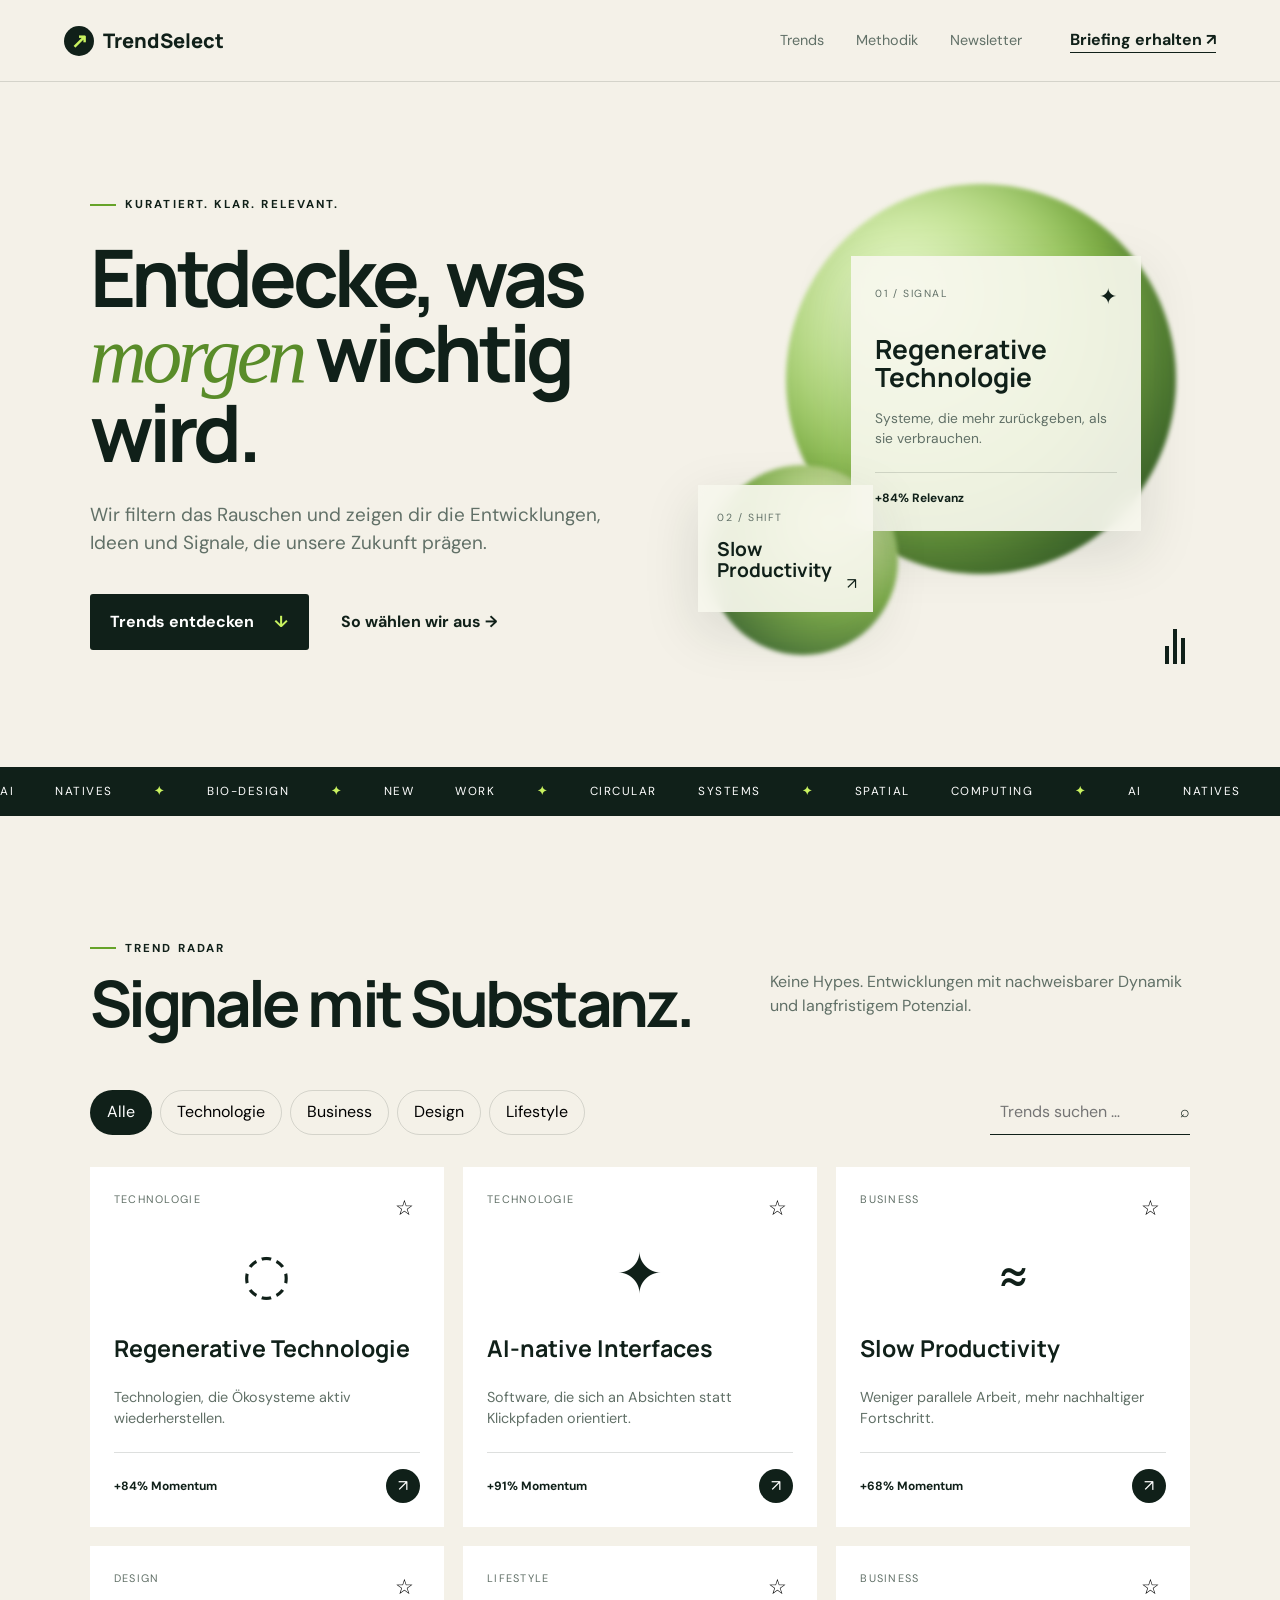
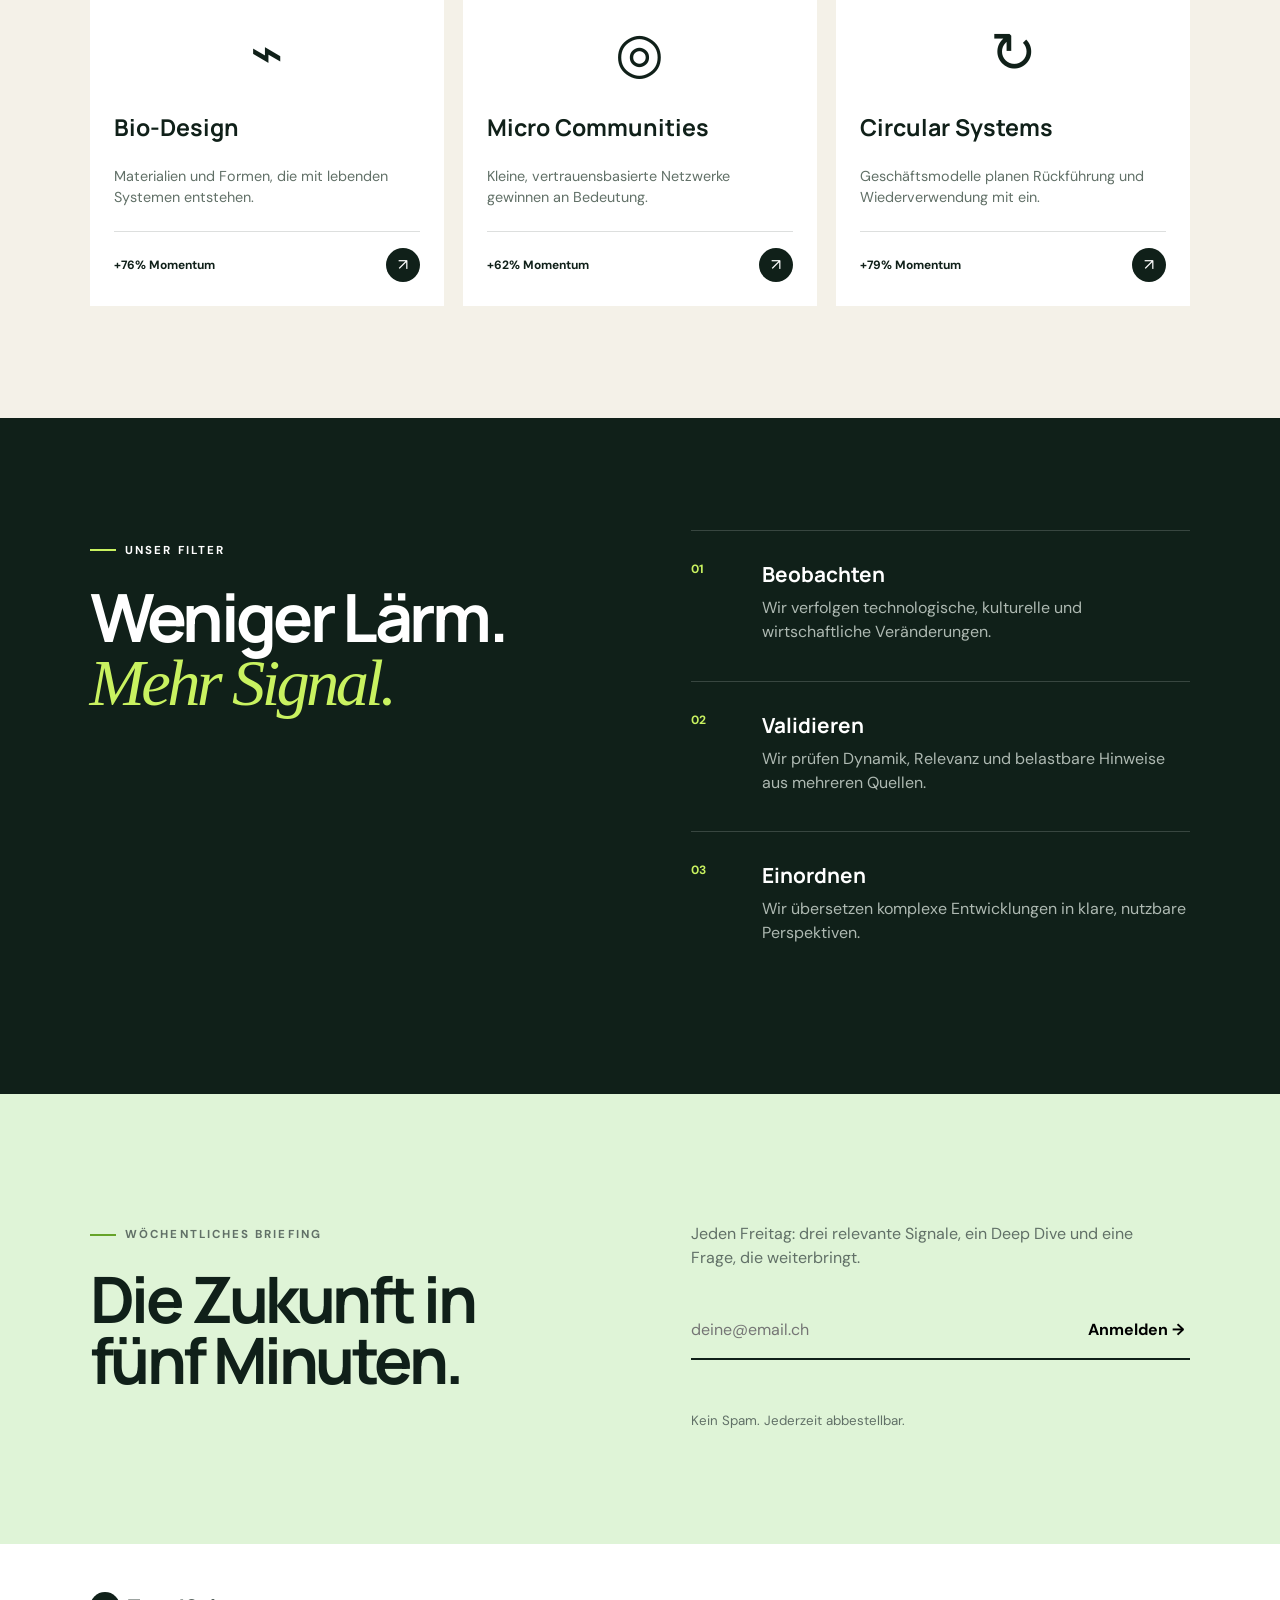
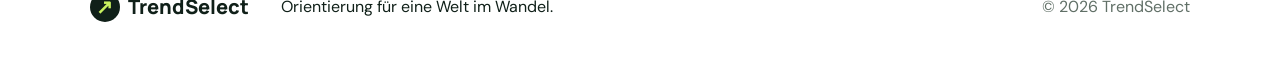
==== index.html @ 7f1ad3cb "Publish repaired TrendSelect website" ====
<!doctype html>
<html lang="de">
<head>
  <meta charset="utf-8">
  <meta name="viewport" content="width=device-width, initial-scale=1">
  <meta name="description" content="TrendSelect kuratiert relevante Trends aus Technologie, Business, Design und Lifestyle.">
  <meta name="theme-color" content="#101b16">
  <title>TrendSelect – Was morgen wichtig wird</title>
  <link rel="preconnect" href="https://fonts.googleapis.com">
  <link rel="preconnect" href="https://fonts.gstatic.com" crossorigin>
  <link href="https://fonts.googleapis.com/css2?family=DM+Sans:wght@400;500;600;700&family=Manrope:wght@600;700;800&display=swap" rel="stylesheet">
  <link rel="stylesheet" href="styles.css">
  <script src="app.js" defer></script>
</head>
<body>
  <a class="skip-link" href="#trends">Zum Inhalt springen</a>
  <header class="site-header">
    <a class="brand" href="#top" aria-label="TrendSelect Startseite"><span class="brand-mark" aria-hidden="true">↗</span>TrendSelect</a>
    <button class="menu-toggle" type="button" aria-expanded="false" aria-controls="main-nav"><span></span><span></span><span></span><span class="sr-only">Menü öffnen</span></button>
    <nav id="main-nav" aria-label="Hauptnavigation">
      <a href="#trends">Trends</a><a href="#methodik">Methodik</a><a href="#newsletter">Newsletter</a>
    </nav>
    <a class="header-cta" href="#newsletter">Briefing erhalten <span aria-hidden="true">↗</span></a>
  </header>

  <main id="top">
    <section class="hero" aria-labelledby="hero-title">
      <div class="hero-copy">
        <p class="eyebrow"><span></span> Kuratiert. Klar. Relevant.</p>
        <h1 id="hero-title">Entdecke, was<br><em>morgen</em> wichtig wird.</h1>
        <p class="hero-lead">Wir filtern das Rauschen und zeigen dir die Entwicklungen, Ideen und Signale, die unsere Zukunft prägen.</p>
        <div class="hero-actions"><a class="button primary" href="#trends">Trends entdecken <span>↓</span></a><a class="text-link" href="#methodik">So wählen wir aus <span>→</span></a></div>
      </div>
      <div class="hero-visual" aria-label="Visualisierung aktueller Trends">
        <div class="orb orb-one"></div><div class="orb orb-two"></div>
        <article class="signal-card featured"><span class="signal-index">01 / SIGNAL</span><span class="signal-icon">✦</span><h2>Regenerative<br>Technologie</h2><p>Systeme, die mehr zurückgeben, als sie verbrauchen.</p><span class="signal-score">+84% Relevanz</span></article>
        <article class="signal-card mini"><span>02 / SHIFT</span><strong>Slow<br>Productivity</strong><i>↗</i></article>
        <div class="pulse" aria-hidden="true"><span></span><span></span><span></span></div>
      </div>
    </section>

    <section class="ticker" aria-label="Trendthemen"><div>AI Natives <b>✦</b> Bio-Design <b>✦</b> New Work <b>✦</b> Circular Systems <b>✦</b> Spatial Computing <b>✦</b> AI Natives <b>✦</b> Bio-Design</div></section>

    <section class="trends-section" id="trends" aria-labelledby="trends-title">
      <div class="section-heading"><div><p class="eyebrow"><span></span> Trend Radar</p><h2 id="trends-title">Signale mit Substanz.</h2></div><p>Keine Hypes. Entwicklungen mit nachweisbarer Dynamik und langfristigem Potenzial.</p></div>
      <div class="toolbar">
        <div class="filters" role="group" aria-label="Trends filtern">
          <button class="filter active" data-filter="all" type="button">Alle</button><button class="filter" data-filter="Technologie" type="button">Technologie</button><button class="filter" data-filter="Business" type="button">Business</button><button class="filter" data-filter="Design" type="button">Design</button><button class="filter" data-filter="Lifestyle" type="button">Lifestyle</button>
        </div>
        <label class="search"><span class="sr-only">Trends durchsuchen</span><input id="search" type="search" placeholder="Trends suchen …"><span aria-hidden="true">⌕</span></label>
      </div>
      <div class="trend-grid" id="trend-grid" aria-live="polite"></div>
      <p class="empty-state" id="empty-state" hidden>Keine passenden Trends gefunden. Versuche einen anderen Suchbegriff.</p>
    </section>

    <section class="method" id="methodik" aria-labelledby="method-title">
      <div><p class="eyebrow light"><span></span> Unser Filter</p><h2 id="method-title">Weniger Lärm.<br><em>Mehr Signal.</em></h2></div>
      <ol><li><b>01</b><div><h3>Beobachten</h3><p>Wir verfolgen technologische, kulturelle und wirtschaftliche Veränderungen.</p></div></li><li><b>02</b><div><h3>Validieren</h3><p>Wir prüfen Dynamik, Relevanz und belastbare Hinweise aus mehreren Quellen.</p></div></li><li><b>03</b><div><h3>Einordnen</h3><p>Wir übersetzen komplexe Entwicklungen in klare, nutzbare Perspektiven.</p></div></li></ol>
    </section>

    <section class="newsletter" id="newsletter" aria-labelledby="newsletter-title">
      <div><p class="eyebrow"><span></span> Wöchentliches Briefing</p><h2 id="newsletter-title">Die Zukunft in<br>fünf Minuten.</h2></div>
      <div><p>Jeden Freitag: drei relevante Signale, ein Deep Dive und eine Frage, die weiterbringt.</p><form id="newsletter-form" novalidate><label class="sr-only" for="email">E-Mail-Adresse</label><input id="email" name="email" type="email" autocomplete="email" placeholder="deine@email.ch" required><button type="submit">Anmelden <span>→</span></button></form><p class="form-message" id="form-message" role="status"></p><small>Kein Spam. Jederzeit abbestellbar.</small></div>
    </section>
  </main>

  <footer><a class="brand" href="#top"><span class="brand-mark">↗</span>TrendSelect</a><p>Orientierung für eine Welt im Wandel.</p><p>© <span id="year"></span> TrendSelect</p></footer>

  <dialog id="trend-dialog"><button class="dialog-close" type="button" aria-label="Dialog schließen">×</button><p class="dialog-category"></p><h2></h2><p class="dialog-description"></p><div class="dialog-meta"></div><h3>Warum das wichtig ist</h3><p class="dialog-insight"></p></dialog>
</body>
</html>
---- styles.css ----
:root{--ink:#102019;--muted:#617067;--paper:#f4f1e8;--white:#fff;--lime:#c9f260;--mint:#dff4d7;--line:rgba(16,32,25,.14);--radius:22px}*{box-sizing:border-box}html{scroll-behavior:smooth}body{margin:0;background:var(--paper);color:var(--ink);font-family:"DM Sans",sans-serif;line-height:1.5}button,input{font:inherit}a{color:inherit;text-decoration:none}.sr-only{position:absolute;width:1px;height:1px;padding:0;margin:-1px;overflow:hidden;clip:rect(0,0,0,0);white-space:nowrap;border:0}.skip-link{position:fixed;z-index:99;left:1rem;top:-4rem;background:var(--ink);color:white;padding:.7rem 1rem}.skip-link:focus{top:1rem}.site-header{height:82px;display:flex;align-items:center;padding:0 clamp(1.2rem,5vw,5rem);border-bottom:1px solid var(--line);gap:3rem;position:relative;z-index:10}.brand{font-family:Manrope,sans-serif;font-size:1.25rem;font-weight:800;display:flex;align-items:center;gap:.55rem}.brand-mark{display:grid;place-items:center;background:var(--ink);color:var(--lime);border-radius:50%;width:30px;height:30px}.site-header nav{display:flex;gap:2rem;margin-left:auto}.site-header nav a{font-size:.9rem;color:var(--muted)}.site-header nav a:hover{color:var(--ink)}.header-cta{font-weight:700;border-bottom:1px solid}.menu-toggle{display:none;background:none;border:0;padding:.4rem}.hero{min-height:680px;padding:clamp(4rem,8vw,8rem) clamp(1.2rem,7vw,7.5rem);display:grid;grid-template-columns:1.05fr .95fr;gap:5vw;overflow:hidden}.eyebrow{text-transform:uppercase;letter-spacing:.18em;font-size:.72rem;font-weight:700;display:flex;align-items:center;gap:.6rem}.eyebrow span{width:26px;height:2px;background:#66a329}.hero h1,.section-heading h2,.method h2,.newsletter h2{font-family:Manrope,sans-serif;font-size:clamp(3rem,6.2vw,6.4rem);line-height:.95;letter-spacing:-.055em;margin:1.6rem 0 2rem}.hero h1 em,.method h2 em{font-family:Georgia,serif;font-weight:400;color:#598c29}.hero-lead{max-width:570px;font-size:1.18rem;color:var(--muted)}.hero-actions{display:flex;align-items:center;gap:2rem;margin-top:2.3rem}.button{padding:1rem 1.3rem;border-radius:3px;font-weight:700}.button.primary{background:var(--ink);color:white}.button span{margin-left:1rem;color:var(--lime)}.text-link{font-weight:700}.hero-visual{position:relative;min-height:480px}.orb{position:absolute;border-radius:50%;filter:blur(2px)}.orb-one{width:390px;height:390px;right:3%;top:0;background:radial-gradient(circle at 30% 28%,#f1ffd4,#91c44f 52%,#315f27);box-shadow:inset -35px -35px 70px rgba(8,35,18,.35)}.orb-two{width:190px;height:190px;left:2%;bottom:2%;background:radial-gradient(circle at 65% 30%,#eef8c0,#7eac4c 52%,#244a2a)}.signal-card{position:absolute;z-index:2;background:rgba(247,247,237,.92);backdrop-filter:blur(10px);box-shadow:0 18px 55px rgba(24,49,28,.13)}.featured{width:290px;right:10%;top:15%;padding:1.5rem}.signal-index,.mini span{font-size:.65rem;letter-spacing:.15em;color:var(--muted)}.signal-icon{float:right;font-size:1.4rem}.featured h2{font-family:Manrope;font-size:1.65rem;line-height:1.05;margin:2rem 0 1rem}.featured p{font-size:.86rem;color:var(--muted)}.signal-score{display:block;border-top:1px solid var(--line);margin-top:1.4rem;padding-top:1rem;font-size:.75rem;font-weight:700}.mini{left:0;bottom:11%;padding:1.2rem;width:175px}.mini strong{display:block;font-family:Manrope;font-size:1.2rem;line-height:1.1;margin:.7rem 0}.mini i{position:absolute;right:1rem;bottom:1rem}.pulse{position:absolute;right:1%;bottom:0;display:flex;align-items:flex-end;gap:4px}.pulse span{display:block;width:4px;background:var(--ink)}.pulse span:nth-child(1){height:18px}.pulse span:nth-child(2){height:35px}.pulse span:nth-child(3){height:26px}.ticker{background:var(--ink);color:white;overflow:hidden;white-space:nowrap;padding:1rem 0}.ticker div{width:max-content;word-spacing:2.3rem;animation:ticker 28s linear infinite;text-transform:uppercase;font-size:.73rem;letter-spacing:.13em}.ticker b{color:var(--lime)}@keyframes ticker{to{transform:translateX(-50%)}}.trends-section{padding:7rem clamp(1.2rem,7vw,7.5rem)}.section-heading{display:flex;align-items:end;justify-content:space-between;gap:3rem}.section-heading h2{font-size:clamp(2.6rem,5vw,5rem);margin:1rem 0 0}.section-heading>p{color:var(--muted);max-width:420px}.toolbar{display:flex;justify-content:space-between;gap:1rem;margin:3.5rem 0 2rem}.filters{display:flex;flex-wrap:wrap;gap:.5rem}.filter{border:1px solid var(--line);background:transparent;border-radius:30px;padding:.6rem 1rem;cursor:pointer}.filter:hover,.filter.active{background:var(--ink);color:white}.search{display:flex;border-bottom:1px solid var(--ink);align-items:center}.search input{border:0;background:none;outline:0;padding:.6rem;width:190px}.trend-grid{display:grid;grid-template-columns:repeat(3,1fr);gap:1.2rem}.trend-card{background:white;min-height:360px;padding:1.5rem;display:flex;flex-direction:column;position:relative;transition:transform .25s,box-shadow .25s}.trend-card:hover{transform:translateY(-5px);box-shadow:0 20px 45px rgba(30,52,37,.09)}.card-top{display:flex;justify-content:space-between}.tag{font-size:.68rem;text-transform:uppercase;letter-spacing:.12em;color:var(--muted)}.save{border:0;background:none;cursor:pointer;font-size:1.3rem}.save.active{color:#609425}.trend-symbol{font-size:3.5rem;margin:auto 0;text-align:center}.trend-card h3{font:700 1.45rem Manrope;margin:.5rem 0}.trend-card p{font-size:.9rem;color:var(--muted)}.card-bottom{display:flex;align-items:center;justify-content:space-between;margin-top:auto;border-top:1px solid var(--line);padding-top:1rem}.momentum{font-size:.75rem;font-weight:700}.open-card{border:0;background:var(--ink);color:white;width:34px;height:34px;border-radius:50%;cursor:pointer}.empty-state{text-align:center;padding:3rem;color:var(--muted)}.method{background:var(--ink);color:white;padding:7rem clamp(1.2rem,7vw,7.5rem);display:grid;grid-template-columns:1fr 1fr;gap:8vw}.eyebrow.light span{background:var(--lime)}.method h2{font-size:clamp(3rem,5.2vw,5.4rem)}.method h2 em{color:var(--lime)}.method ol{list-style:none;padding:0;margin:0}.method li{display:grid;grid-template-columns:55px 1fr;gap:1rem;border-top:1px solid rgba(255,255,255,.17);padding:1.8rem 0}.method li>b{color:var(--lime);font-size:.75rem}.method h3{margin:0;font:700 1.3rem Manrope}.method li p{color:#aeb9b2;margin:.5rem 0}.newsletter{padding:7rem clamp(1.2rem,7vw,7.5rem);display:grid;grid-template-columns:1fr 1fr;gap:8vw;align-items:center;background:var(--mint)}.newsletter h2{font-size:clamp(3rem,5vw,5.2rem)}.newsletter>div>p{color:var(--muted);max-width:480px}.newsletter form{display:flex;margin-top:2rem;border-bottom:2px solid var(--ink)}.newsletter input{flex:1;background:none;border:0;outline:0;padding:1rem 0;min-width:0}.newsletter button{border:0;background:none;font-weight:700;cursor:pointer}.form-message{min-height:1.5em;font-size:.85rem}.newsletter small{color:var(--muted)}footer{padding:2.2rem clamp(1.2rem,7vw,7.5rem);display:flex;align-items:center;gap:2rem;background:white}footer p:nth-last-child(1){margin-left:auto;color:var(--muted)}dialog{border:0;max-width:560px;width:calc(100% - 2rem);padding:2.5rem;background:var(--paper);color:var(--ink);box-shadow:0 30px 100px rgba(0,0,0,.35)}dialog::backdrop{background:rgba(10,25,17,.72);backdrop-filter:blur(4px)}.dialog-close{position:absolute;right:1rem;top:.6rem;border:0;background:none;font-size:2rem;cursor:pointer}.dialog-category{color:#609425;text-transform:uppercase;letter-spacing:.13em;font-size:.7rem;font-weight:700}dialog h2{font:700 2.4rem Manrope;margin:.8rem 0}dialog h3{font-family:Manrope;margin-top:2rem}.dialog-meta{display:flex;gap:1rem;margin:1.5rem 0;padding:1rem 0;border-block:1px solid var(--line);font-size:.8rem;font-weight:700}.dialog-meta span{flex:1}.dialog-description,.dialog-insight{color:var(--muted)}@media(max-width:850px){.site-header{height:70px}.header-cta{display:none}.menu-toggle{display:grid;gap:4px;margin-left:auto}.menu-toggle span:not(.sr-only){display:block;width:24px;height:2px;background:var(--ink)}.site-header nav{display:none;position:absolute;left:0;right:0;top:70px;background:var(--paper);padding:1.5rem;box-shadow:0 15px 20px rgba(0,0,0,.08);flex-direction:column}.site-header nav.open{display:flex}.hero{grid-template-columns:1fr;padding-top:4rem}.hero-visual{min-height:450px}.section-heading,.toolbar{align-items:flex-start;flex-direction:column}.trend-grid{grid-template-columns:repeat(2,1fr)}.method,.newsletter{grid-template-columns:1fr}.method{gap:2rem}}@media(max-width:560px){.hero h1{font-size:3.1rem}.hero-visual{min-height:390px}.orb-one{width:300px;height:300px}.featured{right:0;width:240px}.mini{bottom:2%}.trend-grid{grid-template-columns:1fr}.search{width:100%}.search input{width:100%}footer{align-items:flex-start;flex-direction:column}footer p{margin:0!important}}@media(prefers-reduced-motion:reduce){html{scroll-behavior:auto}.ticker div{animation:none}.trend-card{transition:none}}
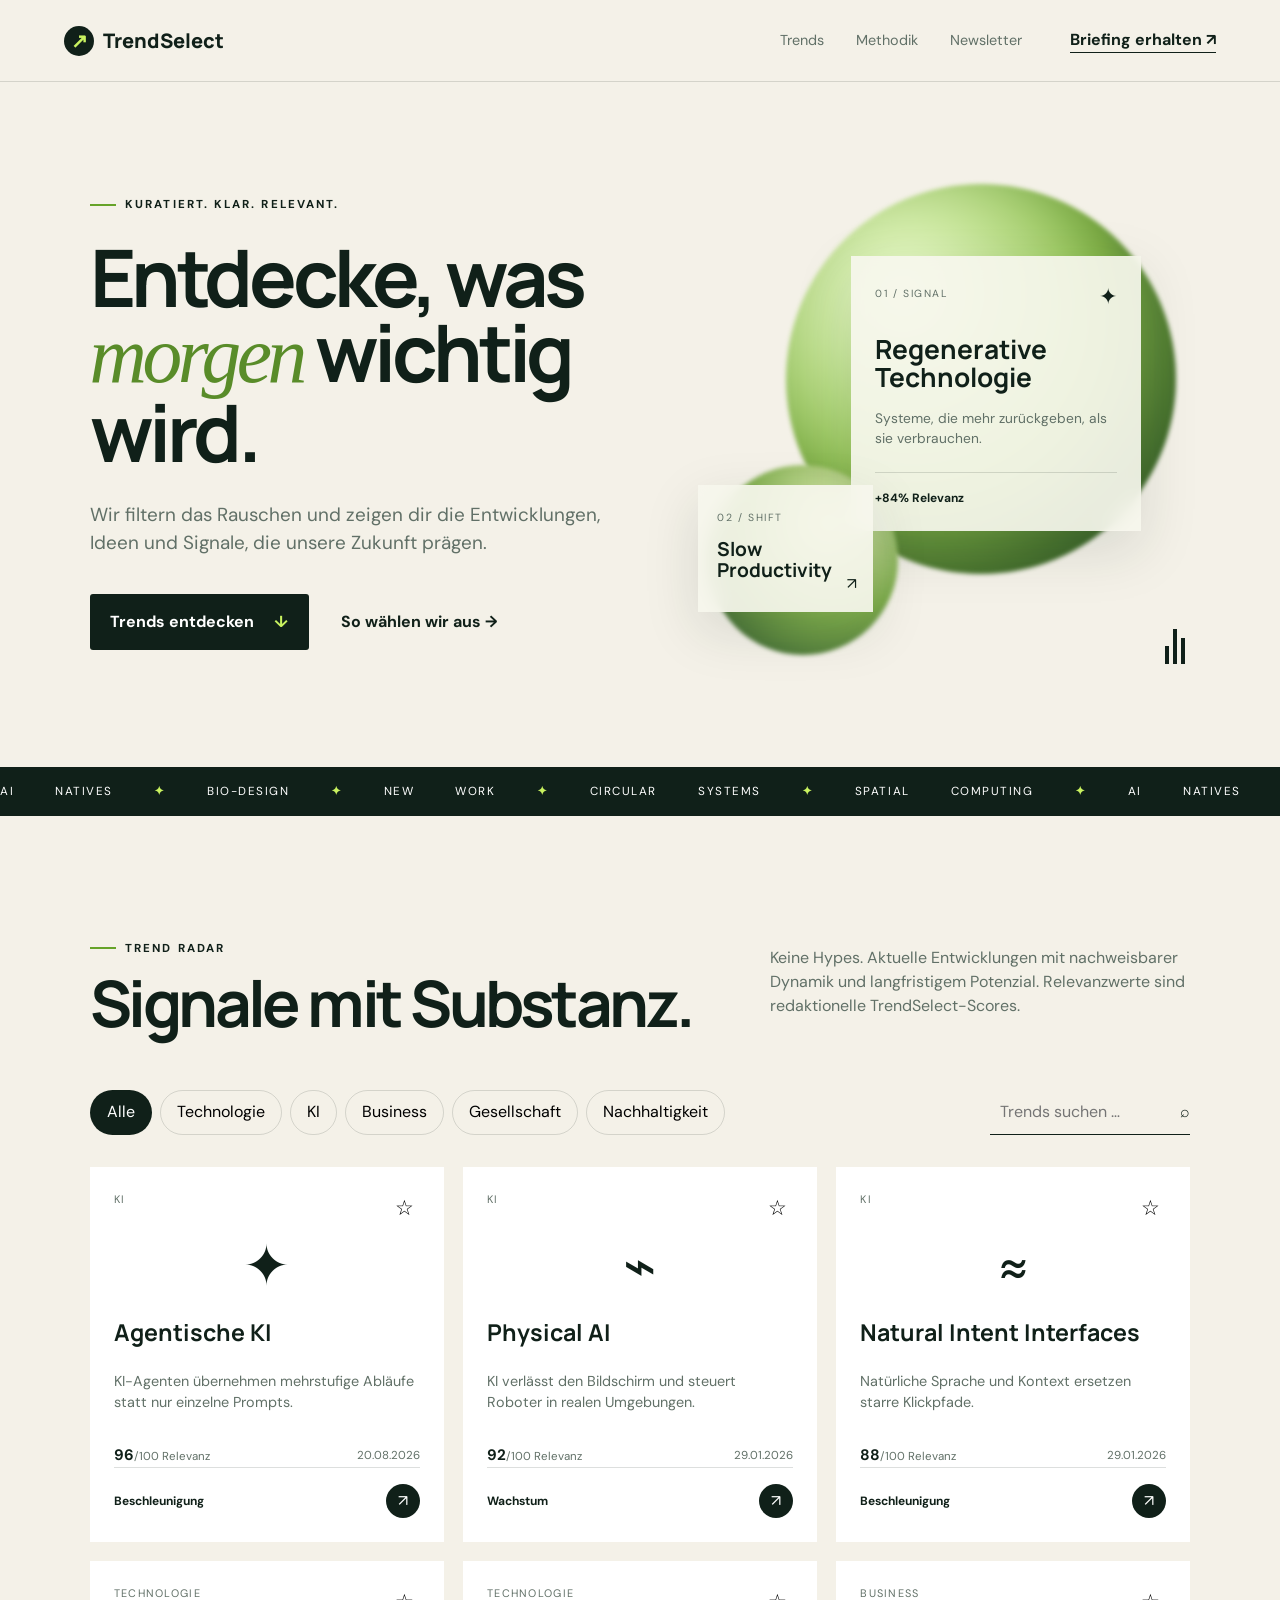
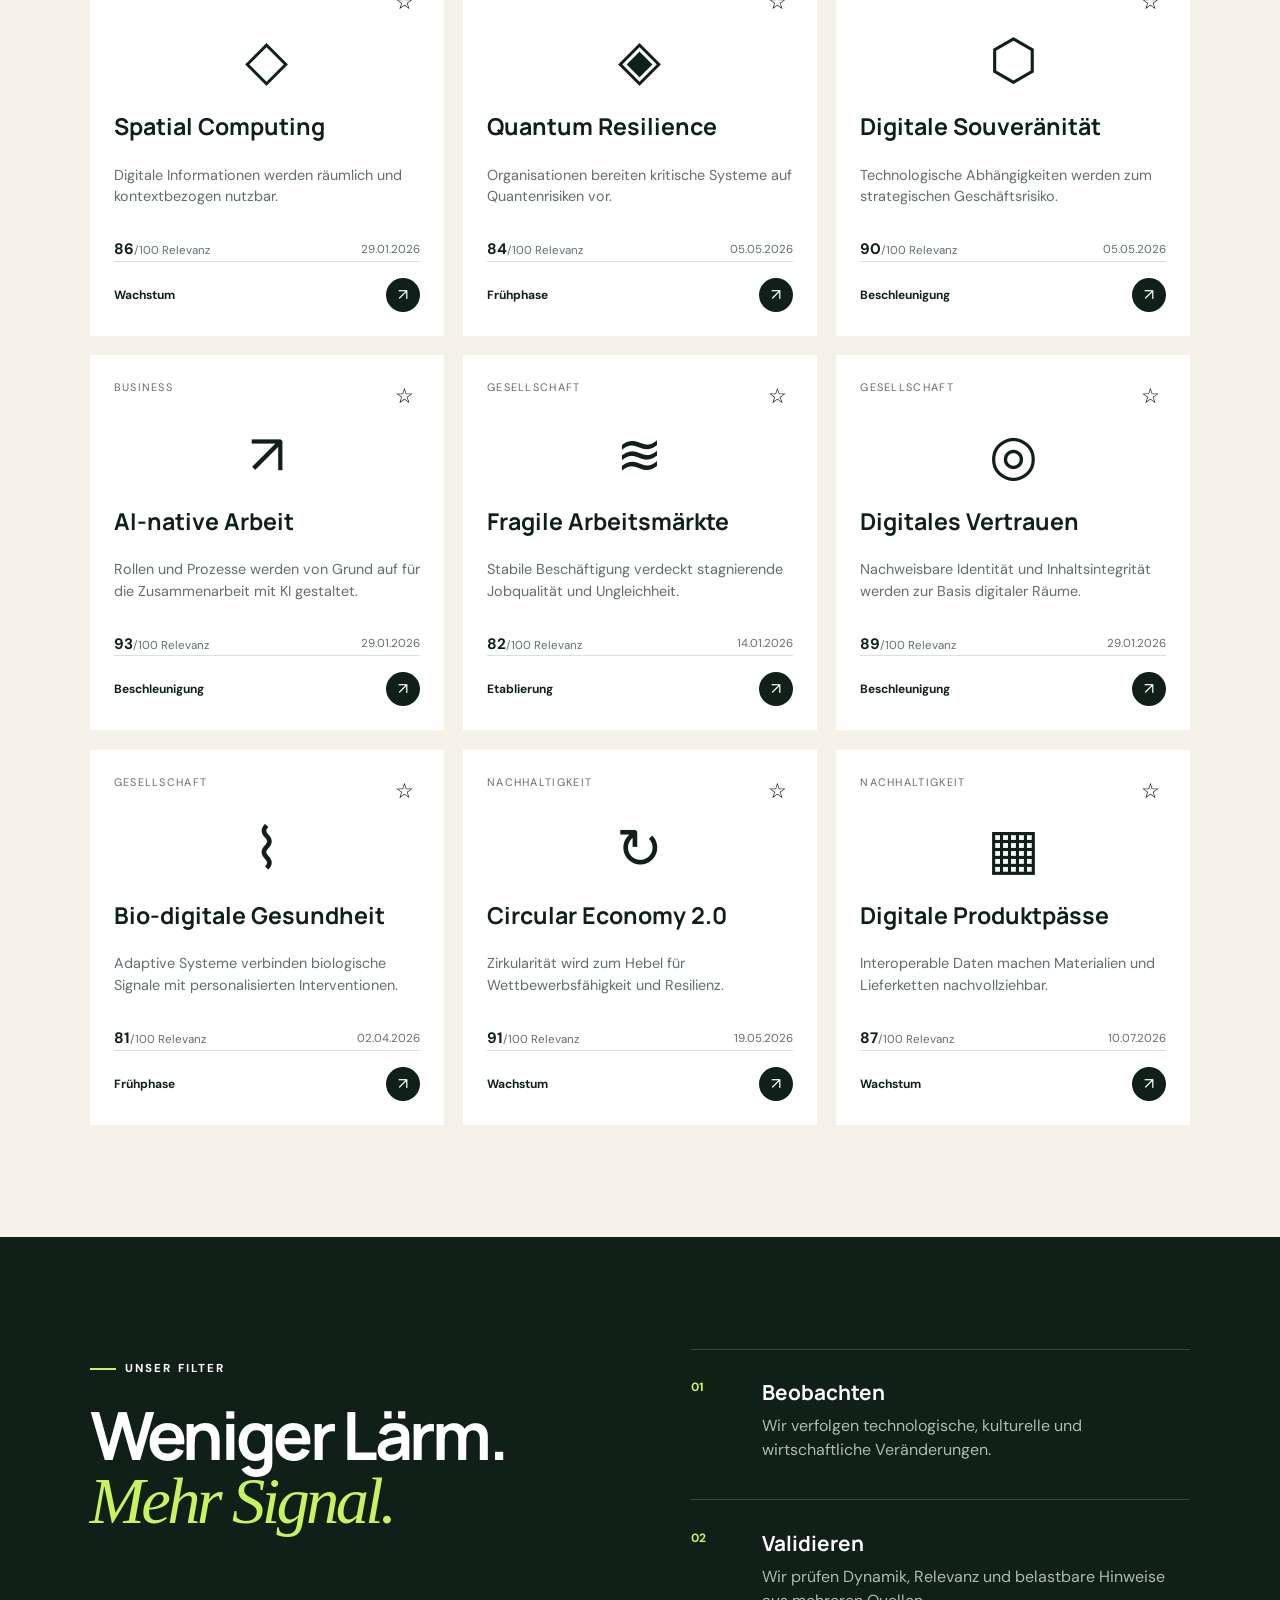
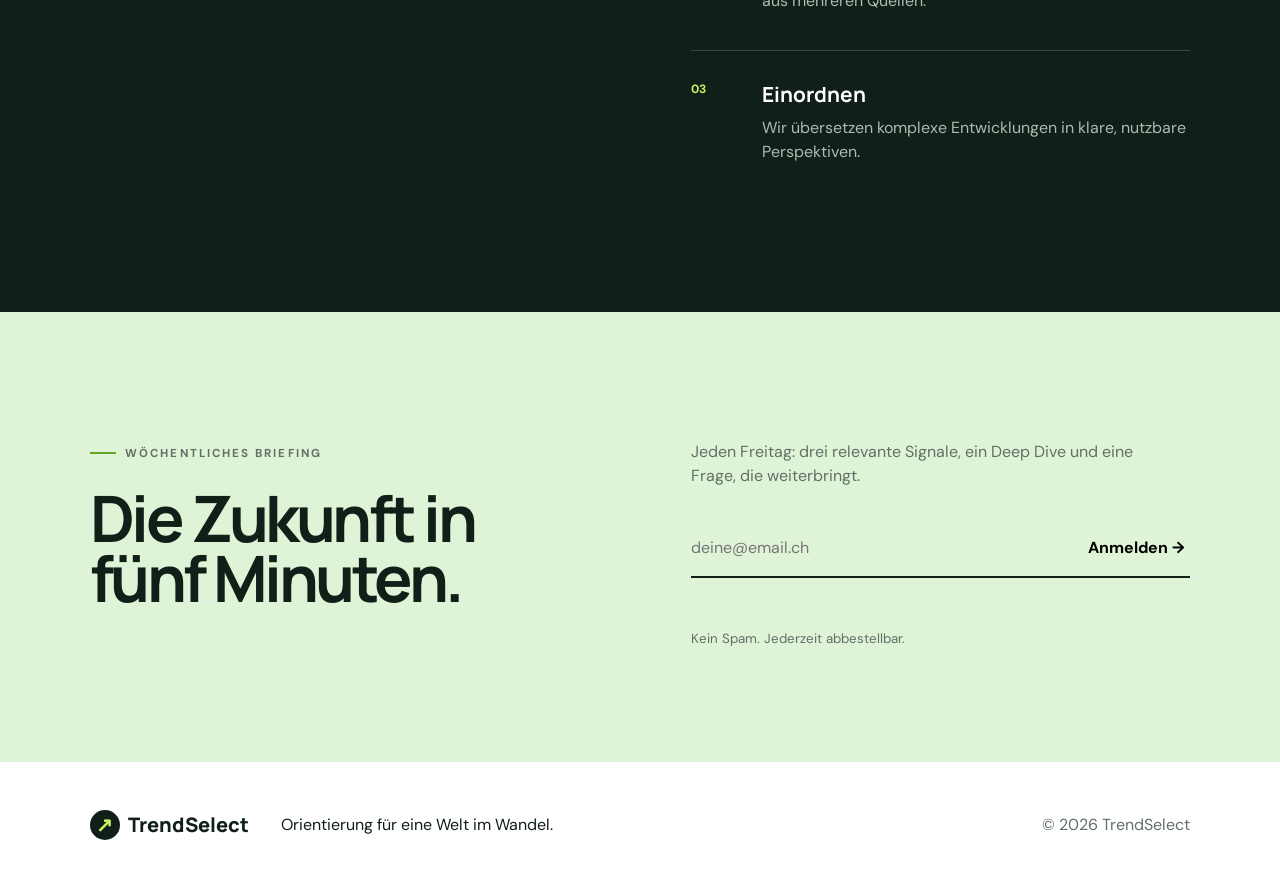
==== commit 803c4e57: "Add current trend radar for 2026" ====
--- a/index.html
+++ b/index.html
@@ -10,6 +10,7 @@
   <link rel="preconnect" href="https://fonts.gstatic.com" crossorigin>
   <link href="https://fonts.googleapis.com/css2?family=DM+Sans:wght@400;500;600;700&family=Manrope:wght@600;700;800&display=swap" rel="stylesheet">
   <link rel="stylesheet" href="styles.css">
+  <link rel="stylesheet" href="enhancements.css">
   <script src="app.js" defer></script>
 </head>
 <body>
@@ -42,10 +43,10 @@
     <section class="ticker" aria-label="Trendthemen"><div>AI Natives <b>✦</b> Bio-Design <b>✦</b> New Work <b>✦</b> Circular Systems <b>✦</b> Spatial Computing <b>✦</b> AI Natives <b>✦</b> Bio-Design</div></section>
 
     <section class="trends-section" id="trends" aria-labelledby="trends-title">
-      <div class="section-heading"><div><p class="eyebrow"><span></span> Trend Radar</p><h2 id="trends-title">Signale mit Substanz.</h2></div><p>Keine Hypes. Entwicklungen mit nachweisbarer Dynamik und langfristigem Potenzial.</p></div>
+      <div class="section-heading"><div><p class="eyebrow"><span></span> Trend Radar</p><h2 id="trends-title">Signale mit Substanz.</h2></div><p>Keine Hypes. Aktuelle Entwicklungen mit nachweisbarer Dynamik und langfristigem Potenzial. Relevanzwerte sind redaktionelle TrendSelect-Scores.</p></div>
       <div class="toolbar">
         <div class="filters" role="group" aria-label="Trends filtern">
-          <button class="filter active" data-filter="all" type="button">Alle</button><button class="filter" data-filter="Technologie" type="button">Technologie</button><button class="filter" data-filter="Business" type="button">Business</button><button class="filter" data-filter="Design" type="button">Design</button><button class="filter" data-filter="Lifestyle" type="button">Lifestyle</button>
+          <button class="filter active" data-filter="all" type="button">Alle</button><button class="filter" data-filter="Technologie" type="button">Technologie</button><button class="filter" data-filter="KI" type="button">KI</button><button class="filter" data-filter="Business" type="button">Business</button><button class="filter" data-filter="Gesellschaft" type="button">Gesellschaft</button><button class="filter" data-filter="Nachhaltigkeit" type="button">Nachhaltigkeit</button>
         </div>
         <label class="search"><span class="sr-only">Trends durchsuchen</span><input id="search" type="search" placeholder="Trends suchen …"><span aria-hidden="true">⌕</span></label>
       </div>
@@ -66,6 +67,6 @@
 
   <footer><a class="brand" href="#top"><span class="brand-mark">↗</span>TrendSelect</a><p>Orientierung für eine Welt im Wandel.</p><p>© <span id="year"></span> TrendSelect</p></footer>
 
-  <dialog id="trend-dialog"><button class="dialog-close" type="button" aria-label="Dialog schließen">×</button><p class="dialog-category"></p><h2></h2><p class="dialog-description"></p><div class="dialog-meta"></div><h3>Warum das wichtig ist</h3><p class="dialog-insight"></p></dialog>
+  <dialog id="trend-dialog"><button class="dialog-close" type="button" aria-label="Dialog schließen">×</button><p class="dialog-category"></p><h2></h2><p class="dialog-description"></p><div class="dialog-meta"></div><h3>Warum das wichtig ist</h3><p class="dialog-insight"></p><a class="dialog-source" target="_blank" rel="noopener noreferrer">Quelle öffnen <span aria-hidden="true">↗</span></a></dialog>
 </body>
 </html>
--- a/enhancements.css
+++ b/enhancements.css
@@ -0,0 +1,28 @@
+.trend-facts {
+  align-items: center;
+  color: var(--muted);
+  display: flex;
+  font-size: .72rem;
+  gap: 1rem;
+  justify-content: space-between;
+  margin-top: 1rem;
+}
+
+.trend-facts b {
+  color: var(--ink);
+  font-size: .95rem;
+}
+
+.dialog-source {
+  align-items: center;
+  border-bottom: 1px solid var(--ink);
+  display: inline-flex;
+  font-size: .86rem;
+  font-weight: 700;
+  gap: .5rem;
+  margin-top: 1.25rem;
+}
+
+.dialog-source:hover { color: #598c29; }
+.dialog-meta { flex-wrap: wrap; }
+.dialog-meta span { min-width: 95px; }
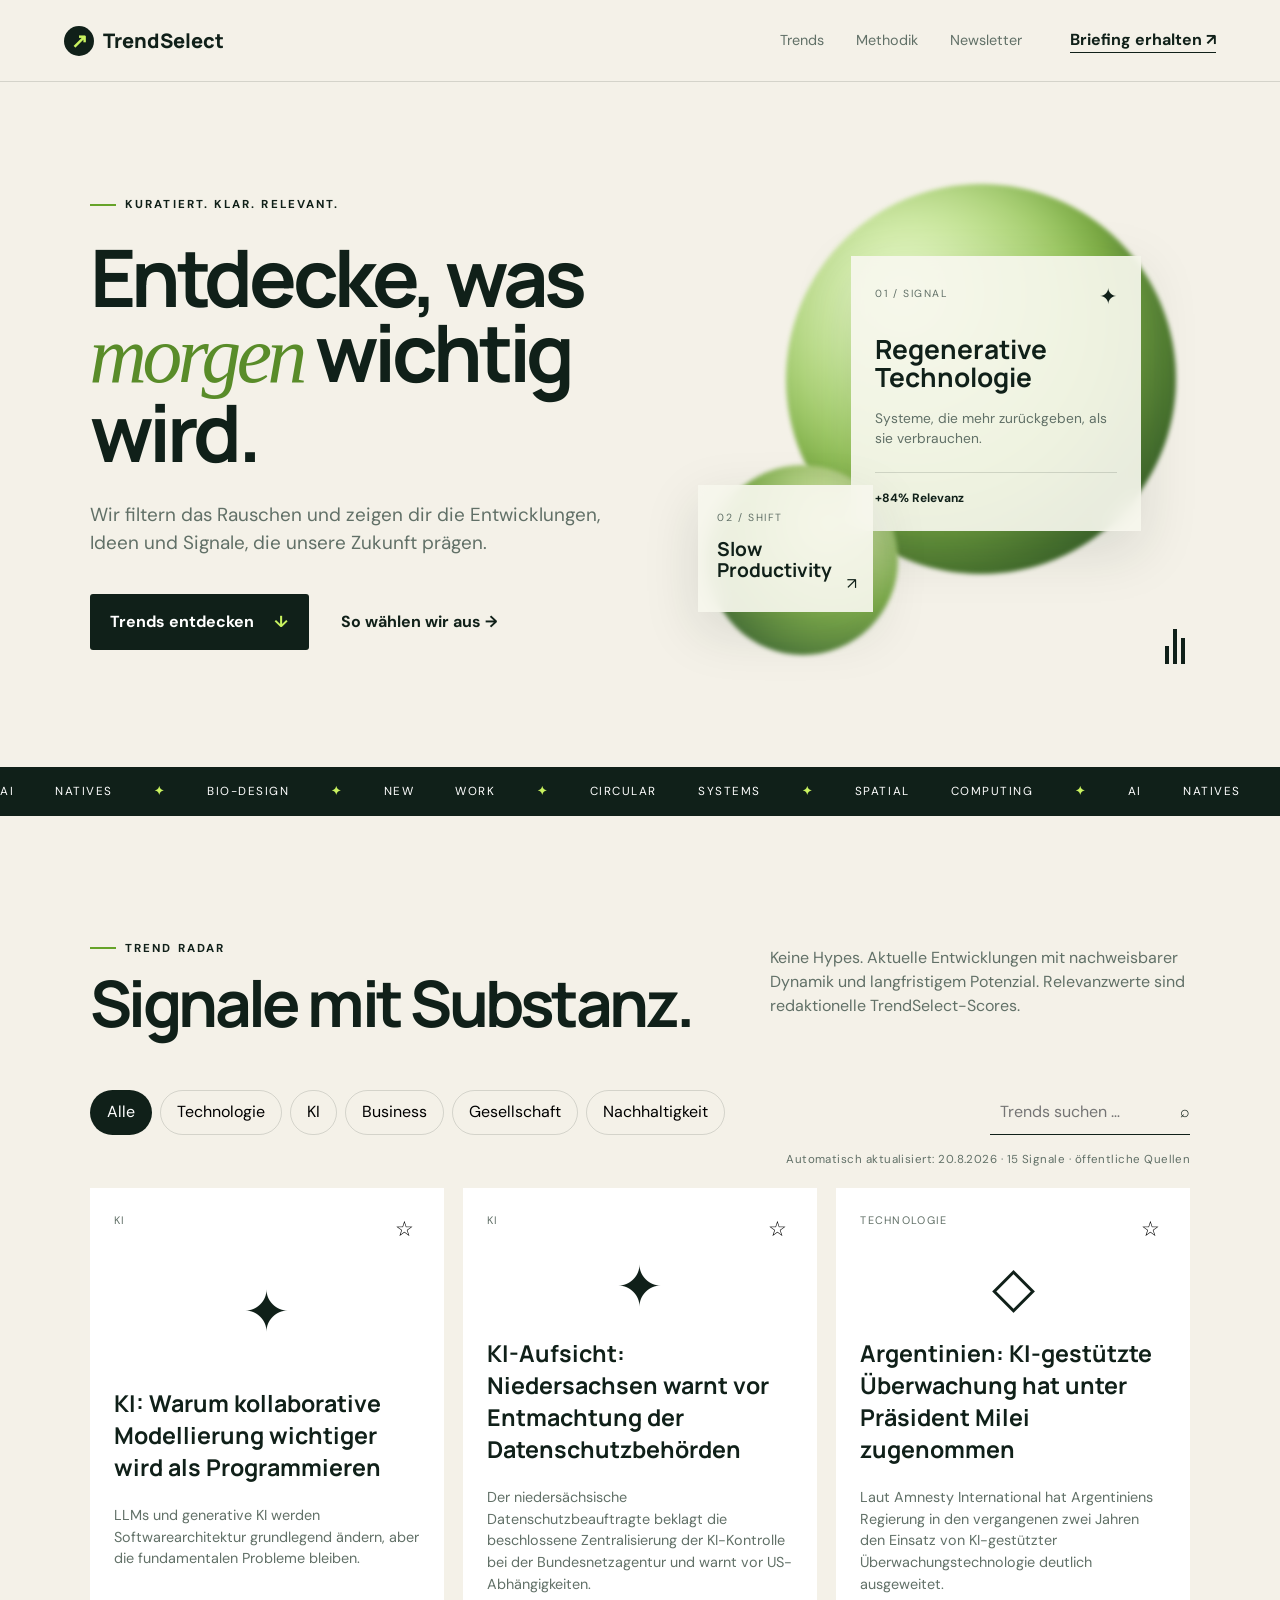
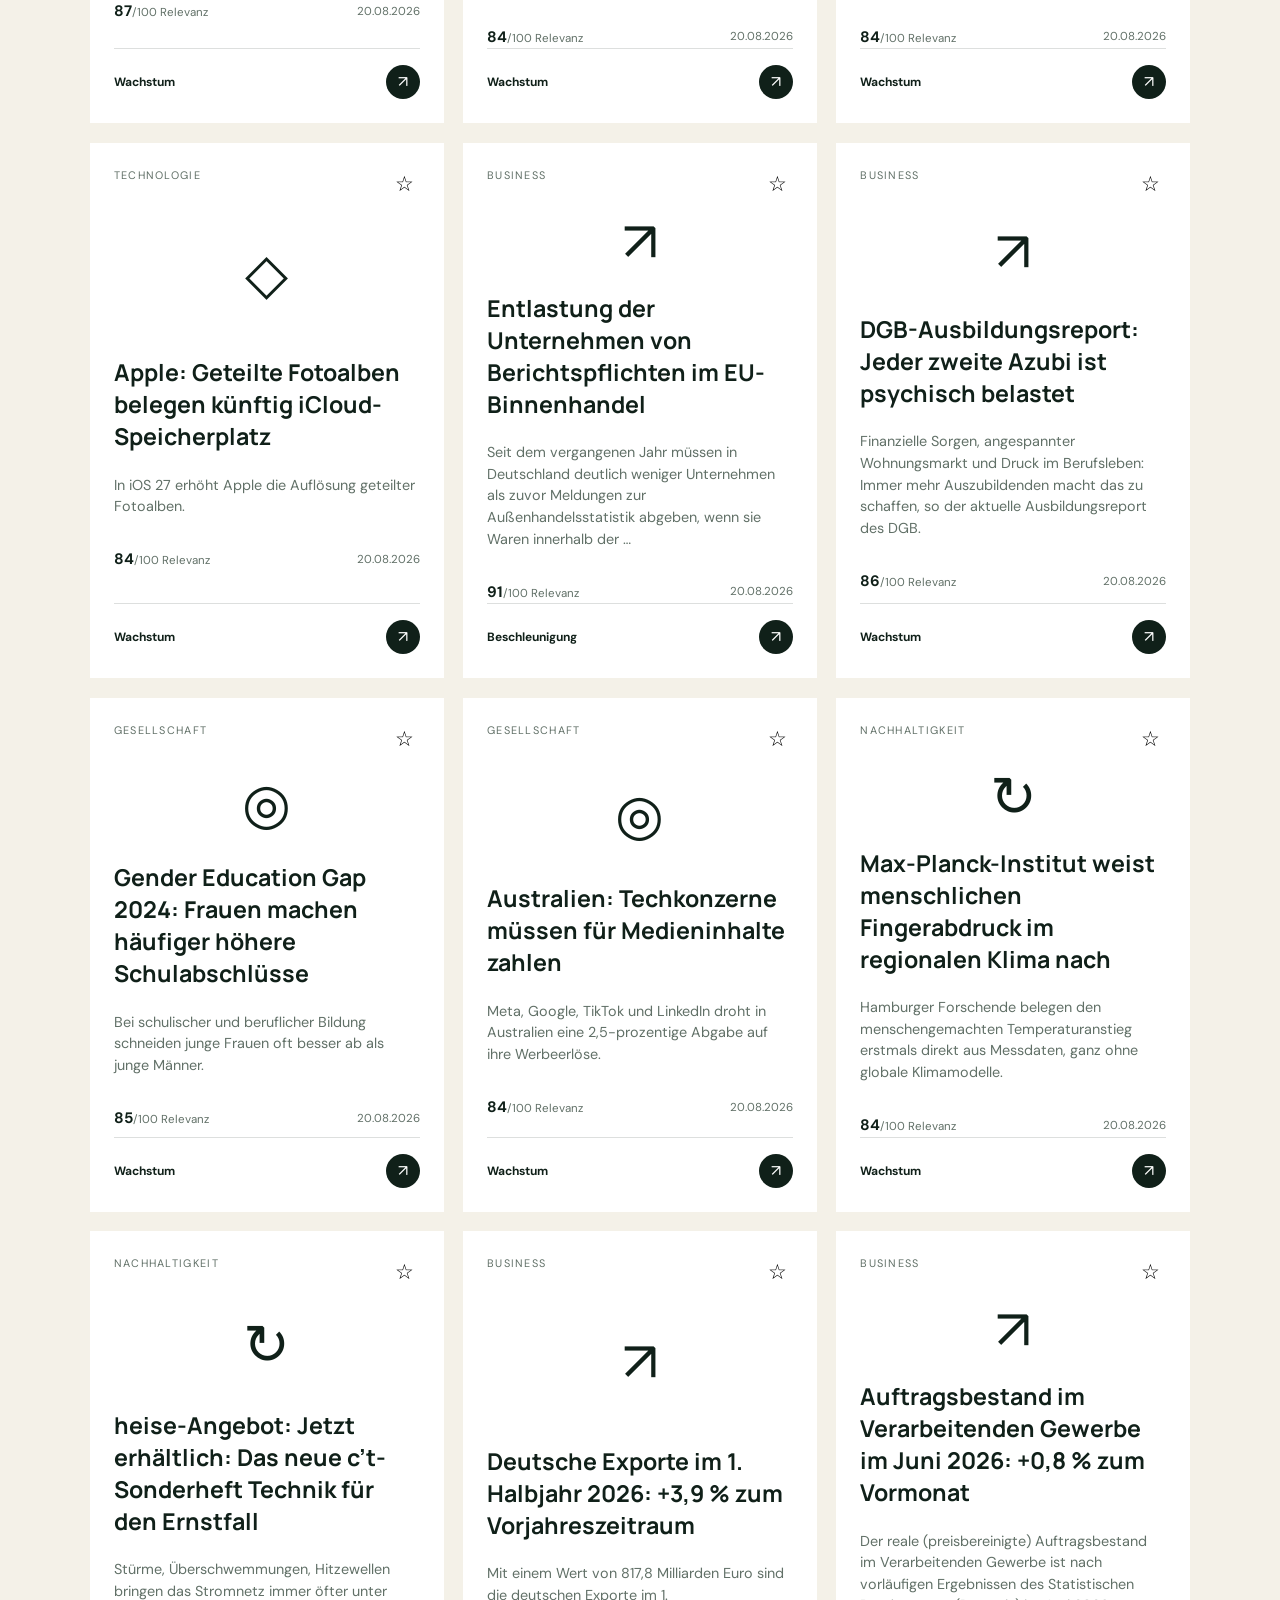
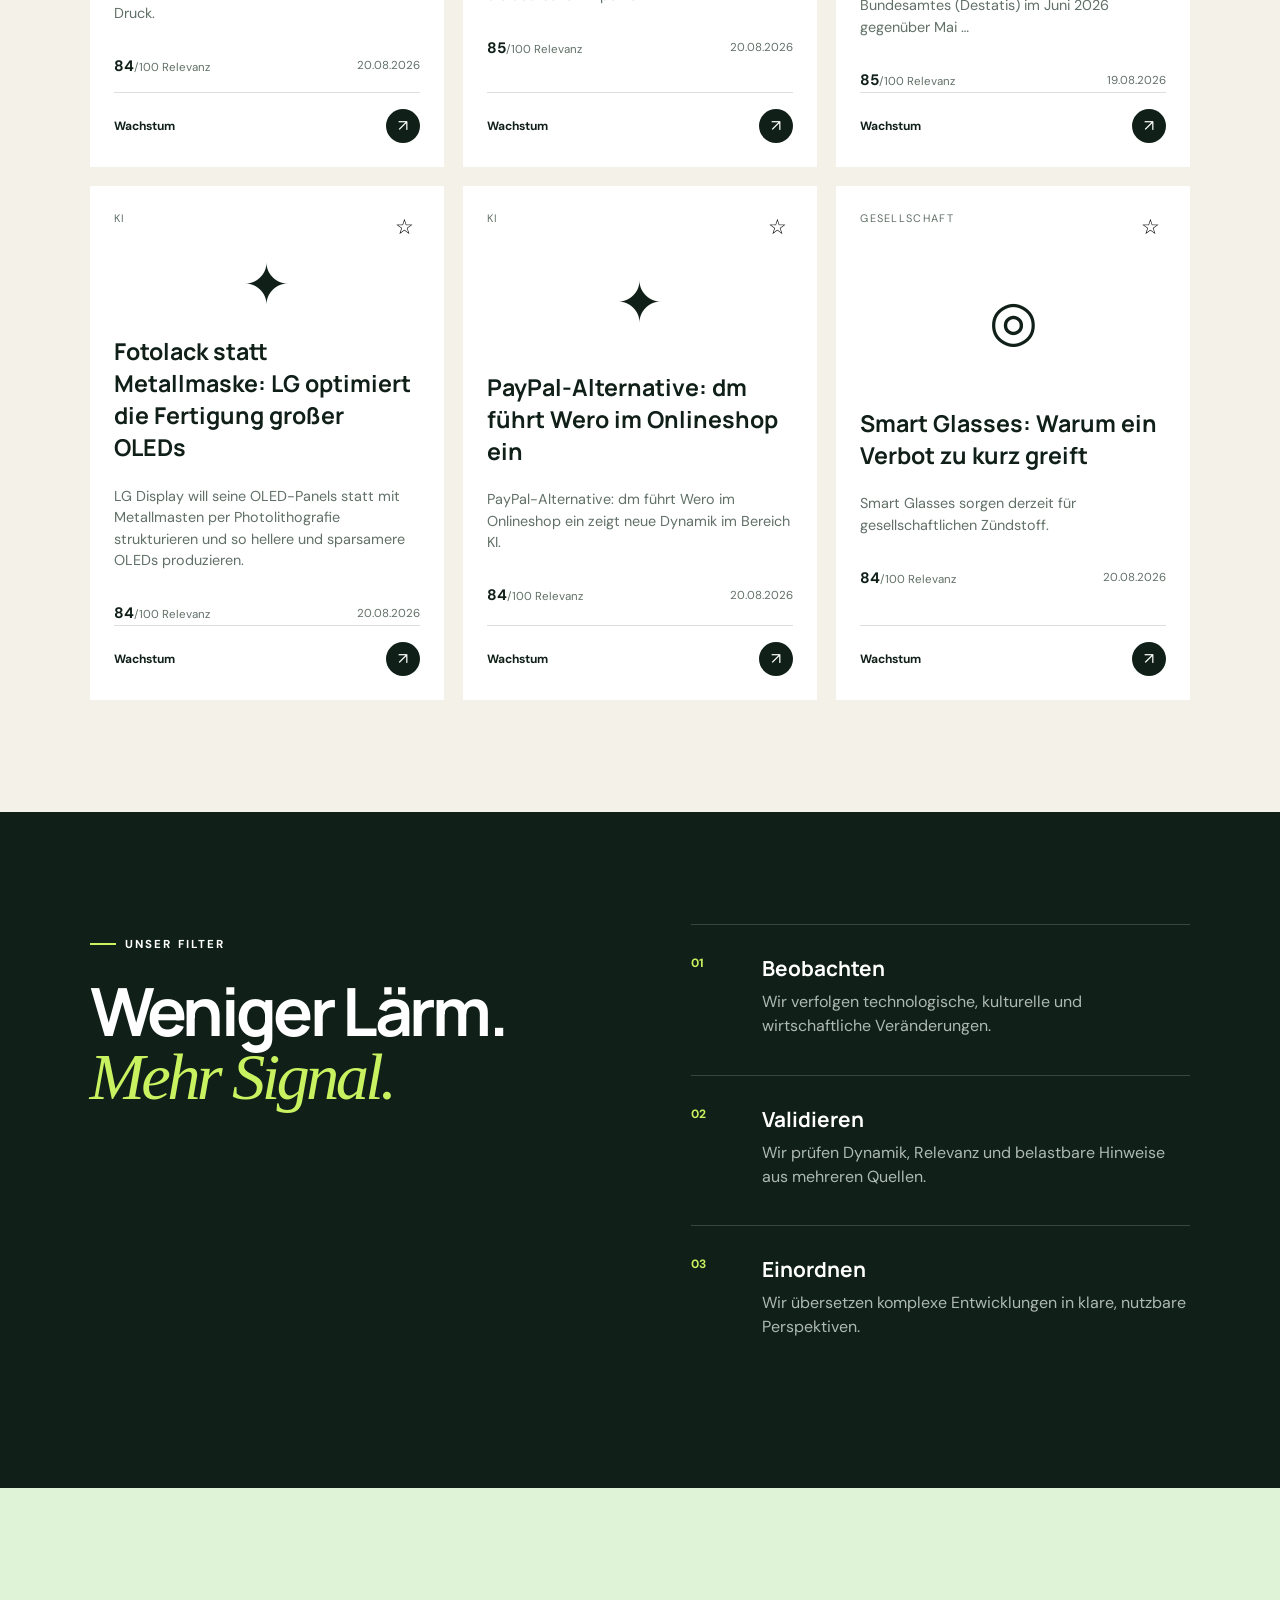
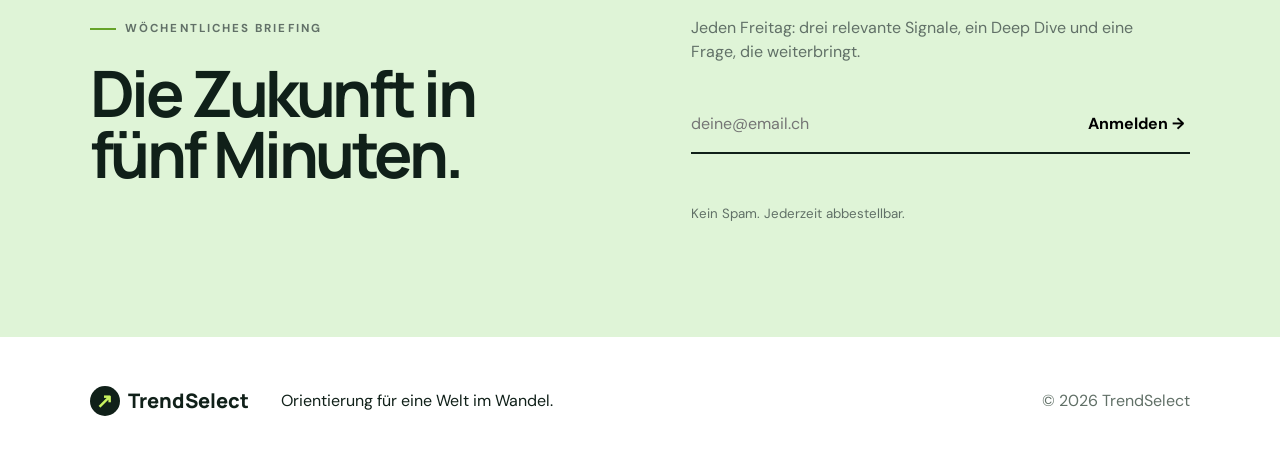
==== commit 4200f437: "Automate trend updates with public feeds" ====
--- a/index.html
+++ b/index.html
@@ -50,6 +50,7 @@
         </div>
         <label class="search"><span class="sr-only">Trends durchsuchen</span><input id="search" type="search" placeholder="Trends suchen …"><span aria-hidden="true">⌕</span></label>
       </div>
+      <p class="data-status" id="data-status">Redaktioneller Datenstand: 20.08.2026</p>
       <div class="trend-grid" id="trend-grid" aria-live="polite"></div>
       <p class="empty-state" id="empty-state" hidden>Keine passenden Trends gefunden. Versuche einen anderen Suchbegriff.</p>
     </section>
--- a/enhancements.css
+++ b/enhancements.css
@@ -26,3 +26,15 @@
 .dialog-source:hover { color: #598c29; }
 .dialog-meta { flex-wrap: wrap; }
 .dialog-meta span { min-width: 95px; }
+
+.data-status {
+  color: var(--muted);
+  font-size: .72rem;
+  letter-spacing: .04em;
+  margin: -1rem 0 1.2rem;
+  text-align: right;
+}
+
+@media (max-width: 850px) {
+  .data-status { text-align: left; }
+}
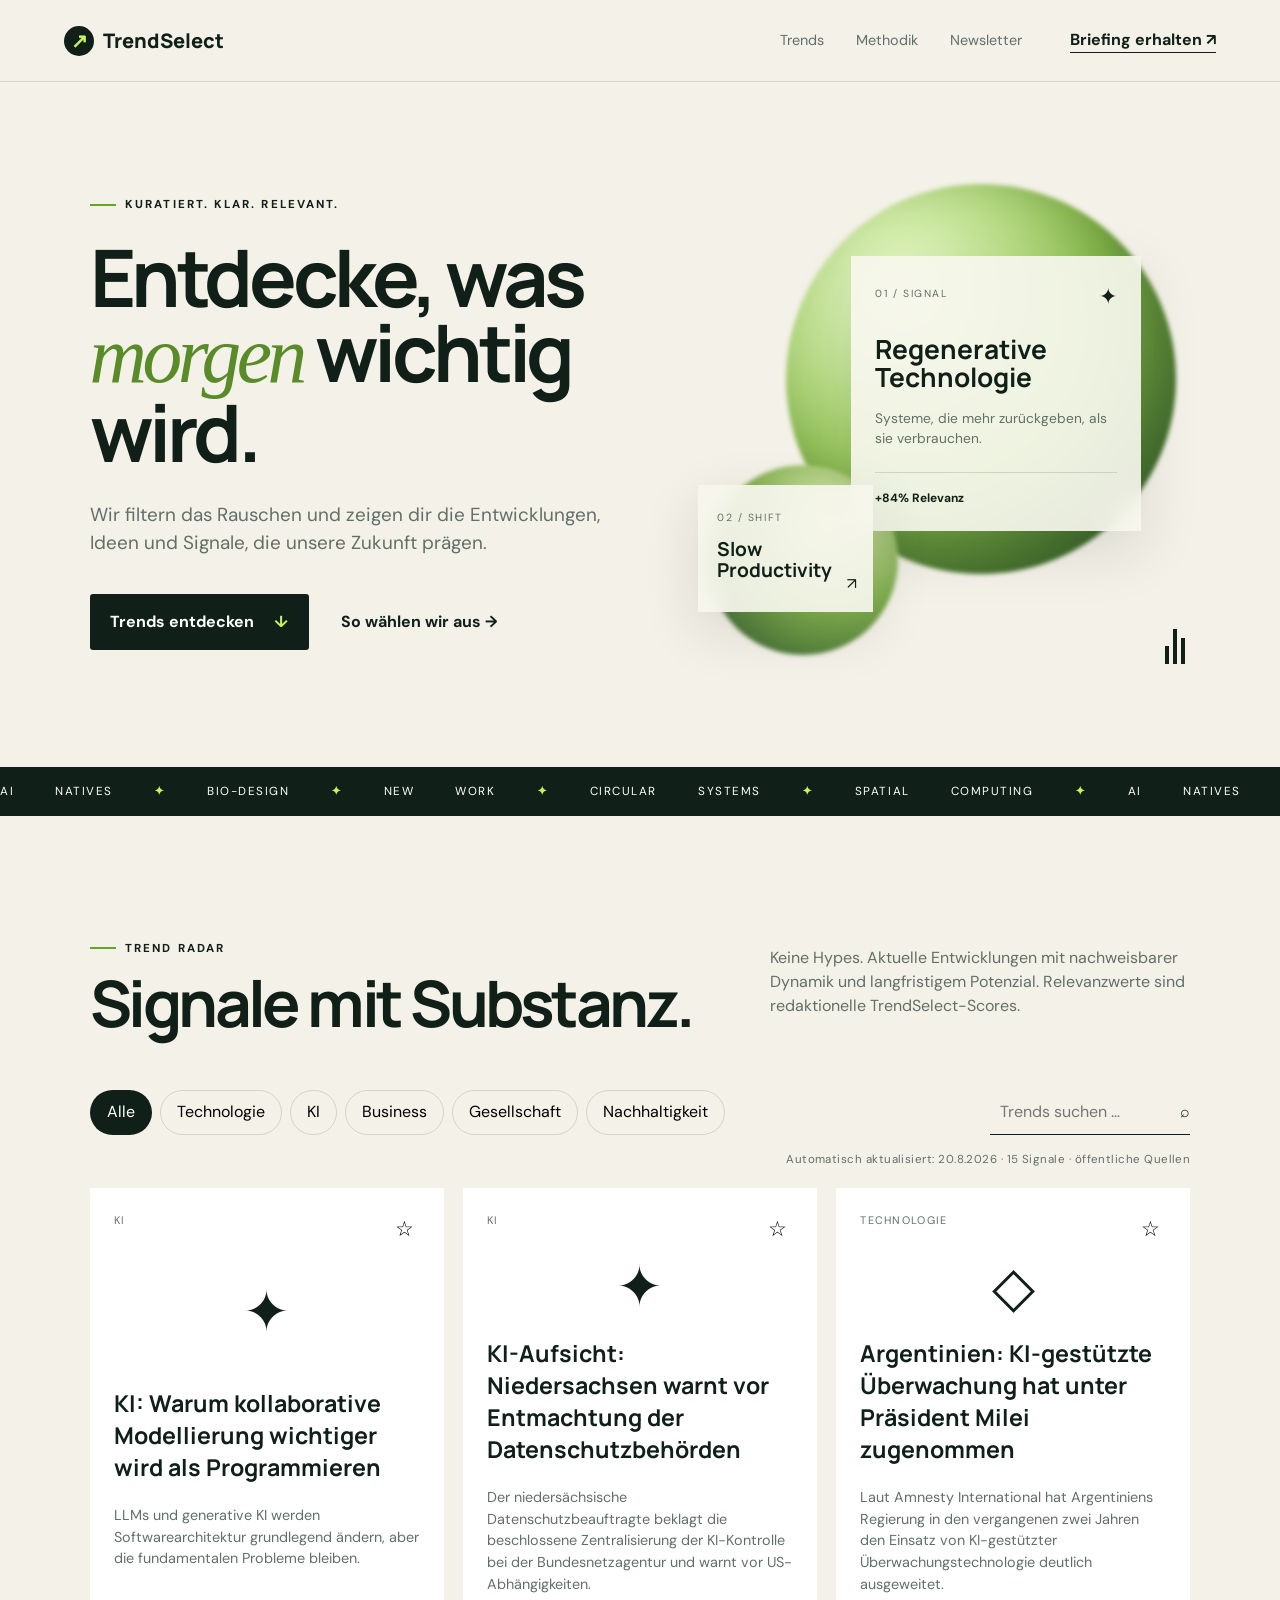
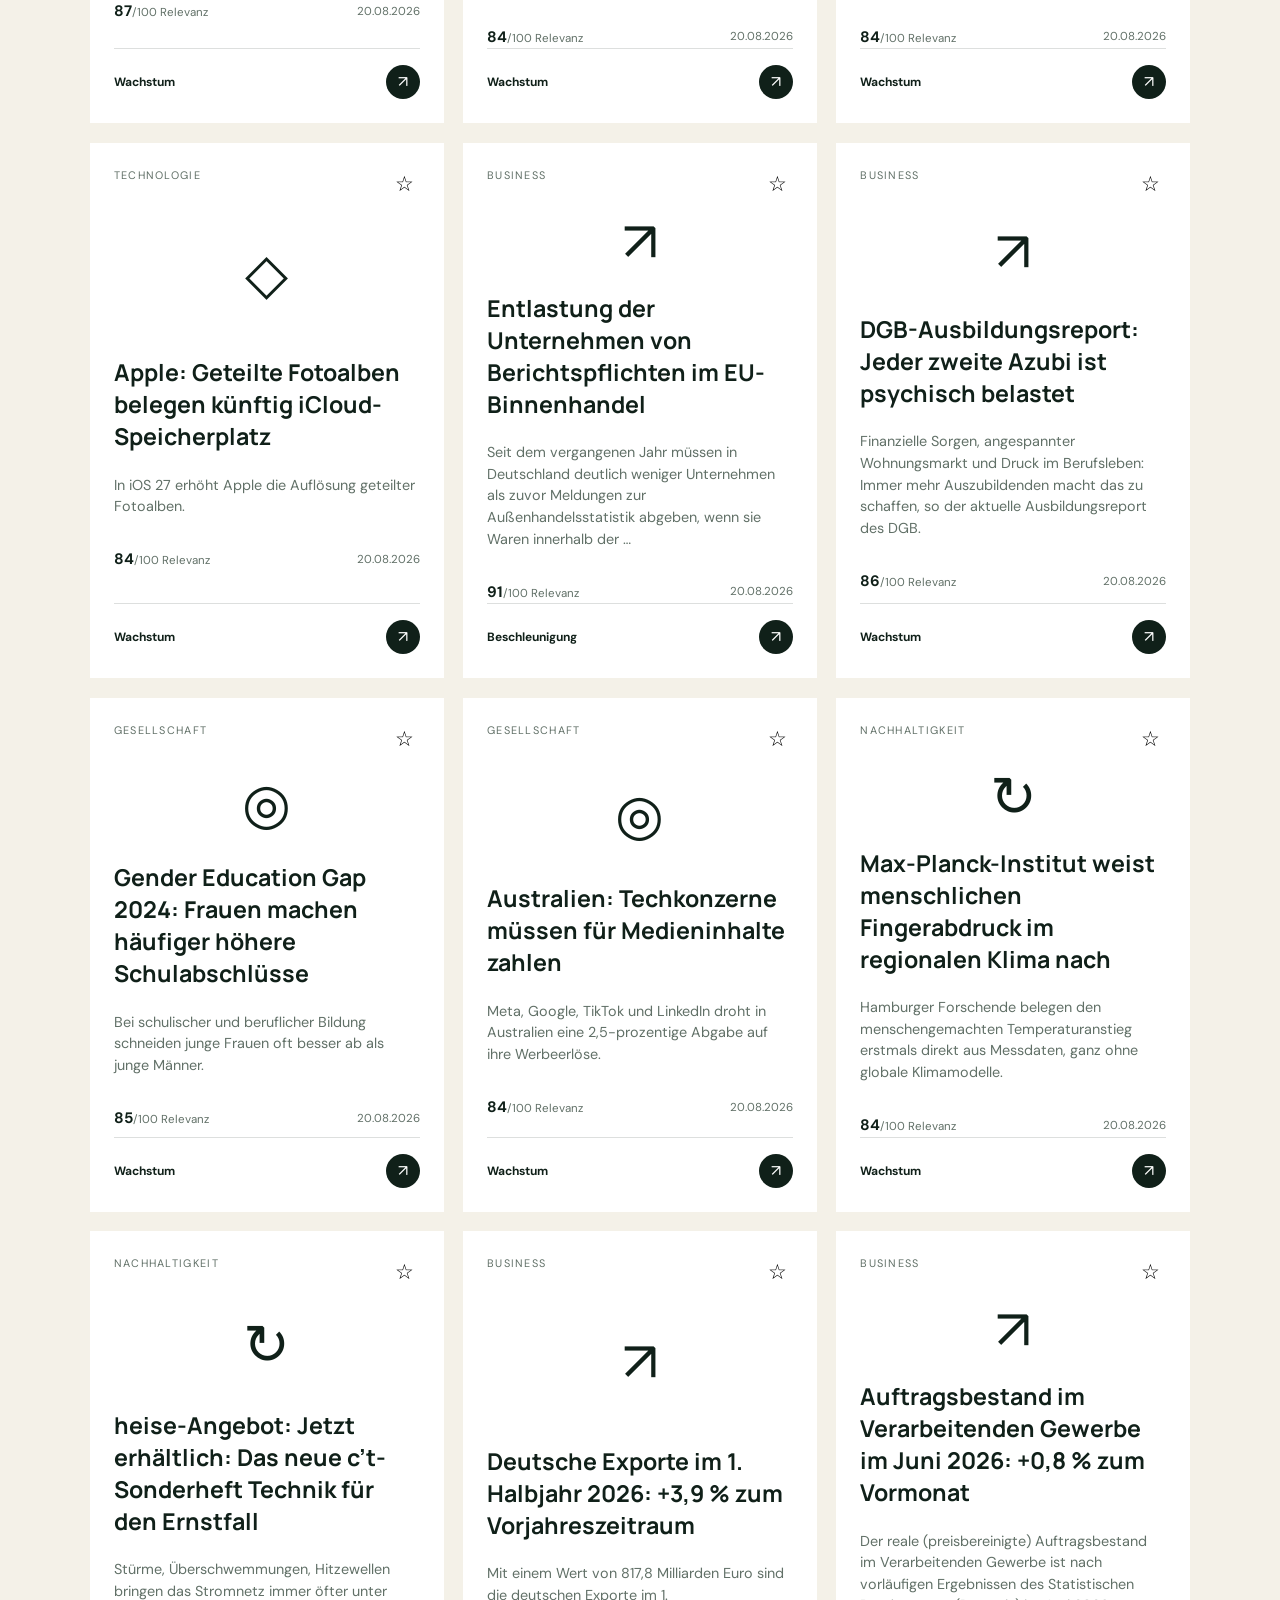
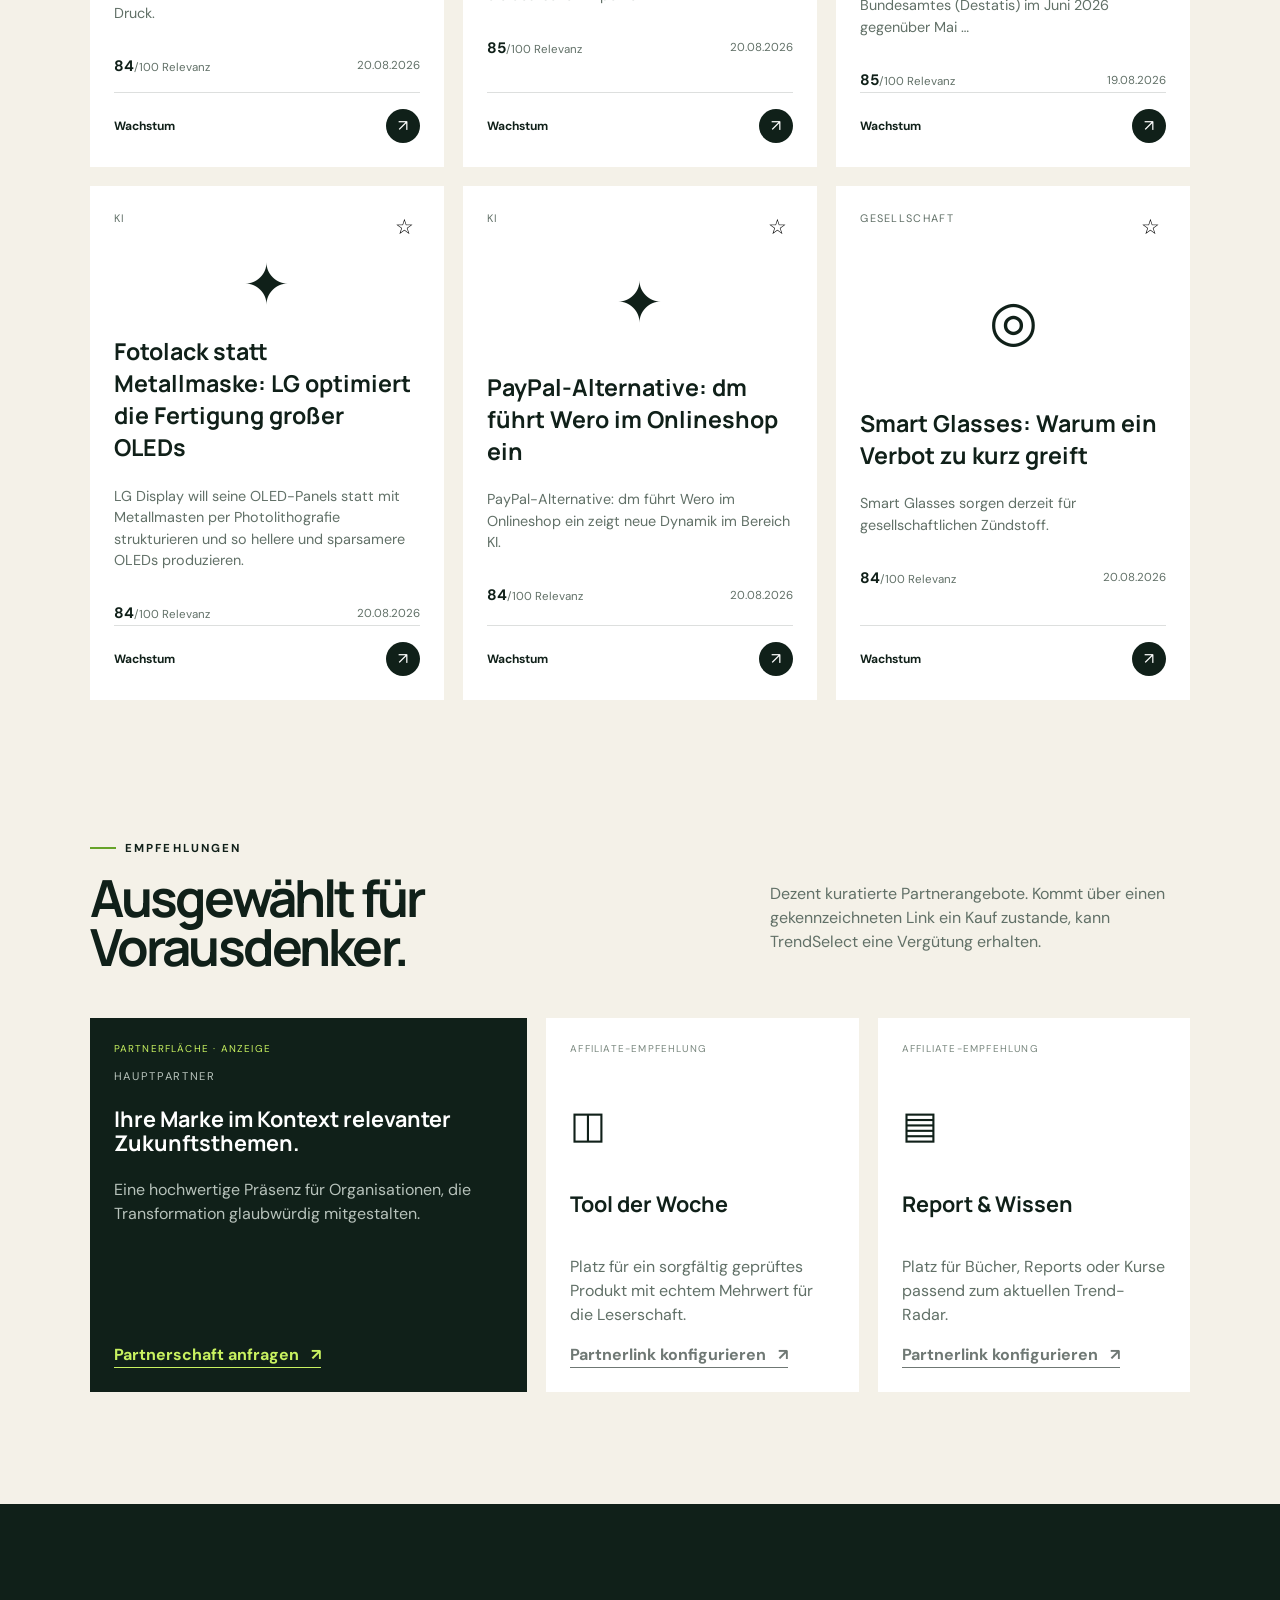
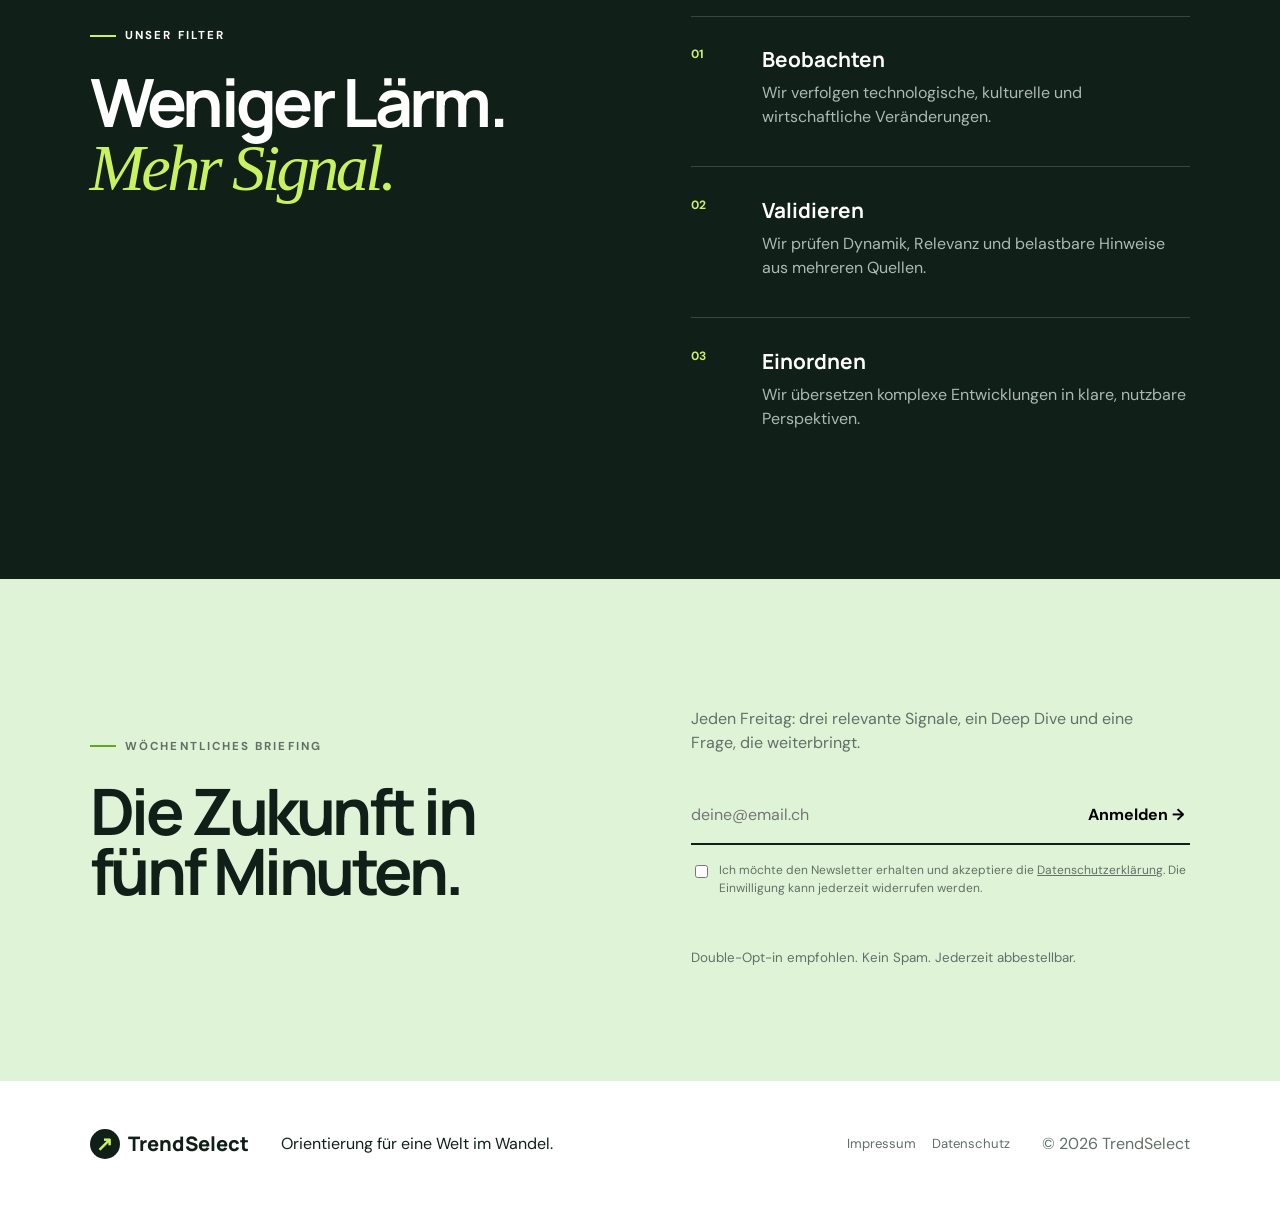
==== commit ccfffd93: "Prepare privacy-friendly monetization" ====
--- a/index.html
+++ b/index.html
@@ -11,6 +11,7 @@
   <link href="https://fonts.googleapis.com/css2?family=DM+Sans:wght@400;500;600;700&family=Manrope:wght@600;700;800&display=swap" rel="stylesheet">
   <link rel="stylesheet" href="styles.css">
   <link rel="stylesheet" href="enhancements.css">
+  <script src="config.js"></script>
   <script src="app.js" defer></script>
 </head>
 <body>
@@ -55,6 +56,15 @@
       <p class="empty-state" id="empty-state" hidden>Keine passenden Trends gefunden. Versuche einen anderen Suchbegriff.</p>
     </section>
 
+    <section class="monetization" aria-labelledby="partner-title">
+      <div class="section-heading compact"><div><p class="eyebrow"><span></span> Empfehlungen</p><h2 id="partner-title">Ausgewählt für Vorausdenker.</h2></div><p>Dezent kuratierte Partnerangebote. Kommt über einen gekennzeichneten Link ein Kauf zustande, kann TrendSelect eine Vergütung erhalten.</p></div>
+      <div class="partner-grid">
+        <article class="partner-card partner-featured"><span class="ad-label">Partnerfläche · Anzeige</span><div><p class="partner-kicker">Hauptpartner</p><h3>Ihre Marke im Kontext relevanter Zukunftsthemen.</h3><p>Eine hochwertige Präsenz für Organisationen, die Transformation glaubwürdig mitgestalten.</p></div><a href="mailto:WERBUNG@BEISPIEL.CH?subject=Partnerschaft%20mit%20TrendSelect">Partnerschaft anfragen <span>↗</span></a></article>
+        <article class="partner-card"><span class="ad-label">Affiliate-Empfehlung</span><div class="partner-symbol">◫</div><h3>Tool der Woche</h3><p>Platz für ein sorgfältig geprüftes Produkt mit echtem Mehrwert für die Leserschaft.</p><a class="affiliate-link is-placeholder" href="#newsletter" rel="sponsored noopener">Partnerlink konfigurieren <span>↗</span></a></article>
+        <article class="partner-card"><span class="ad-label">Affiliate-Empfehlung</span><div class="partner-symbol">▤</div><h3>Report &amp; Wissen</h3><p>Platz für Bücher, Reports oder Kurse passend zum aktuellen Trend-Radar.</p><a class="affiliate-link is-placeholder" href="#newsletter" rel="sponsored noopener">Partnerlink konfigurieren <span>↗</span></a></article>
+      </div>
+    </section>
+
     <section class="method" id="methodik" aria-labelledby="method-title">
       <div><p class="eyebrow light"><span></span> Unser Filter</p><h2 id="method-title">Weniger Lärm.<br><em>Mehr Signal.</em></h2></div>
       <ol><li><b>01</b><div><h3>Beobachten</h3><p>Wir verfolgen technologische, kulturelle und wirtschaftliche Veränderungen.</p></div></li><li><b>02</b><div><h3>Validieren</h3><p>Wir prüfen Dynamik, Relevanz und belastbare Hinweise aus mehreren Quellen.</p></div></li><li><b>03</b><div><h3>Einordnen</h3><p>Wir übersetzen komplexe Entwicklungen in klare, nutzbare Perspektiven.</p></div></li></ol>
@@ -62,11 +72,13 @@
 
     <section class="newsletter" id="newsletter" aria-labelledby="newsletter-title">
       <div><p class="eyebrow"><span></span> Wöchentliches Briefing</p><h2 id="newsletter-title">Die Zukunft in<br>fünf Minuten.</h2></div>
-      <div><p>Jeden Freitag: drei relevante Signale, ein Deep Dive und eine Frage, die weiterbringt.</p><form id="newsletter-form" novalidate><label class="sr-only" for="email">E-Mail-Adresse</label><input id="email" name="email" type="email" autocomplete="email" placeholder="deine@email.ch" required><button type="submit">Anmelden <span>→</span></button></form><p class="form-message" id="form-message" role="status"></p><small>Kein Spam. Jederzeit abbestellbar.</small></div>
+      <div><p>Jeden Freitag: drei relevante Signale, ein Deep Dive und eine Frage, die weiterbringt.</p><form id="newsletter-form" novalidate><label class="sr-only" for="email">E-Mail-Adresse</label><div class="newsletter-row"><input id="email" name="email" type="email" autocomplete="email" placeholder="deine@email.ch" required><button type="submit">Anmelden <span>→</span></button></div><label class="consent"><input name="consent" type="checkbox" required> <span>Ich möchte den Newsletter erhalten und akzeptiere die <a href="datenschutz.html">Datenschutzerklärung</a>. Die Einwilligung kann jederzeit widerrufen werden.</span></label><input class="honeypot" type="text" name="_honey" tabindex="-1" autocomplete="off" aria-hidden="true"></form><p class="form-message" id="form-message" role="status"></p><small>Double-Opt-in empfohlen. Kein Spam. Jederzeit abbestellbar.</small></div>
     </section>
   </main>
 
-  <footer><a class="brand" href="#top"><span class="brand-mark">↗</span>TrendSelect</a><p>Orientierung für eine Welt im Wandel.</p><p>© <span id="year"></span> TrendSelect</p></footer>
+  <footer><a class="brand" href="#top"><span class="brand-mark">↗</span>TrendSelect</a><p>Orientierung für eine Welt im Wandel.</p><nav class="legal-nav" aria-label="Rechtliches"><a href="impressum.html">Impressum</a><a href="datenschutz.html">Datenschutz</a></nav><p>© <span id="year"></span> TrendSelect</p></footer>
+
+  <img class="privacy-counter" src="https://www.daniel-marschall.de/counter/counter.php?id=trendselect-gogomeq7&amp;format=graphic&amp;theme=digital" alt="" width="1" height="1" loading="lazy" referrerpolicy="no-referrer">
 
   <dialog id="trend-dialog"><button class="dialog-close" type="button" aria-label="Dialog schließen">×</button><p class="dialog-category"></p><h2></h2><p class="dialog-description"></p><div class="dialog-meta"></div><h3>Warum das wichtig ist</h3><p class="dialog-insight"></p><a class="dialog-source" target="_blank" rel="noopener noreferrer">Quelle öffnen <span aria-hidden="true">↗</span></a></dialog>
 </body>
--- a/enhancements.css
+++ b/enhancements.css
@@ -38,3 +38,30 @@
 @media (max-width: 850px) {
   .data-status { text-align: left; }
 }
+
+.monetization { padding: 1rem clamp(1.2rem,7vw,7.5rem) 7rem; }
+.section-heading.compact h2 { font-size: clamp(2.4rem,4vw,4rem); }
+.partner-grid { display:grid; grid-template-columns:1.4fr 1fr 1fr; gap:1.2rem; margin-top:3rem; }
+.partner-card { background:#fff; min-height:300px; padding:1.5rem; display:flex; flex-direction:column; }
+.partner-featured { background:var(--ink); color:#fff; justify-content:space-between; }
+.partner-card h3 { font:700 1.35rem Manrope; line-height:1.15; }
+.partner-card p { color:var(--muted); }
+.partner-featured p { color:#b7c2bb; max-width:520px; }
+.partner-card a { align-self:flex-start; border-bottom:1px solid currentColor; font-weight:700; margin-top:auto; }
+.partner-card a span { margin-left:.5rem; }
+.ad-label { color:#79877e; font-size:.62rem; letter-spacing:.12em; text-transform:uppercase; }
+.partner-featured .ad-label,.partner-featured a { color:var(--lime); }
+.partner-kicker { font-size:.7rem; letter-spacing:.15em; text-transform:uppercase; }
+.partner-symbol { font-size:2.4rem; margin:2.5rem 0 1rem; }
+.is-placeholder { opacity:.6; }
+.newsletter form { border:0; display:block; margin-top:2rem; }
+.newsletter-row { border-bottom:2px solid var(--ink); display:flex; }
+.consent { align-items:flex-start; color:var(--muted); display:flex; font-size:.75rem; gap:.5rem; margin-top:1rem; }
+.consent input { flex:0 0 auto; margin-top:.2rem; }
+.consent a { text-decoration:underline; }
+.honeypot,.privacy-counter { height:1px!important; left:-9999px!important; opacity:0!important; overflow:hidden!important; position:absolute!important; width:1px!important; }
+.legal-nav { display:flex; gap:1rem; margin-left:auto; }
+.legal-nav a { color:var(--muted); font-size:.82rem; }
+footer>p:last-child { margin-left:0; }
+@media(max-width:850px){.partner-grid{grid-template-columns:1fr 1fr}.partner-featured{grid-column:1/-1}}
+@media(max-width:560px){.partner-grid{grid-template-columns:1fr}.legal-nav{margin-left:0}.newsletter-row{align-items:stretch}}
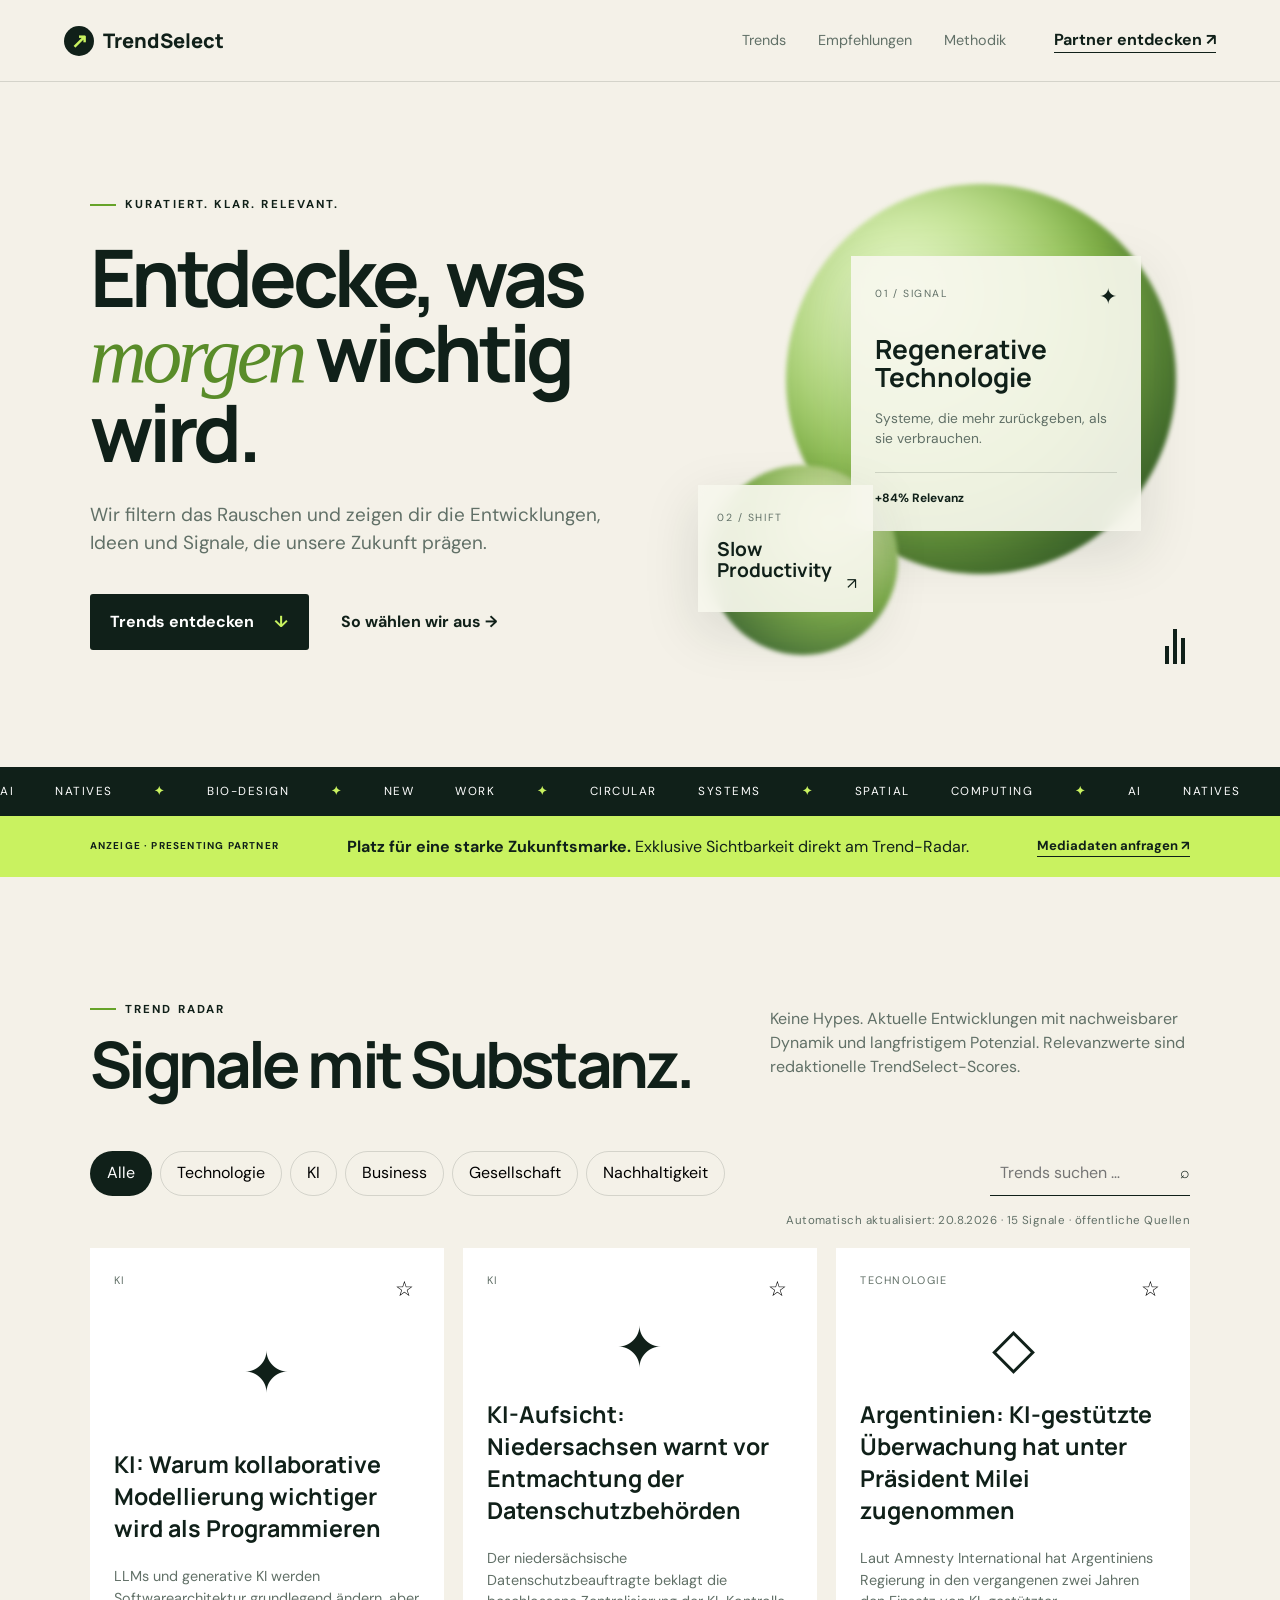
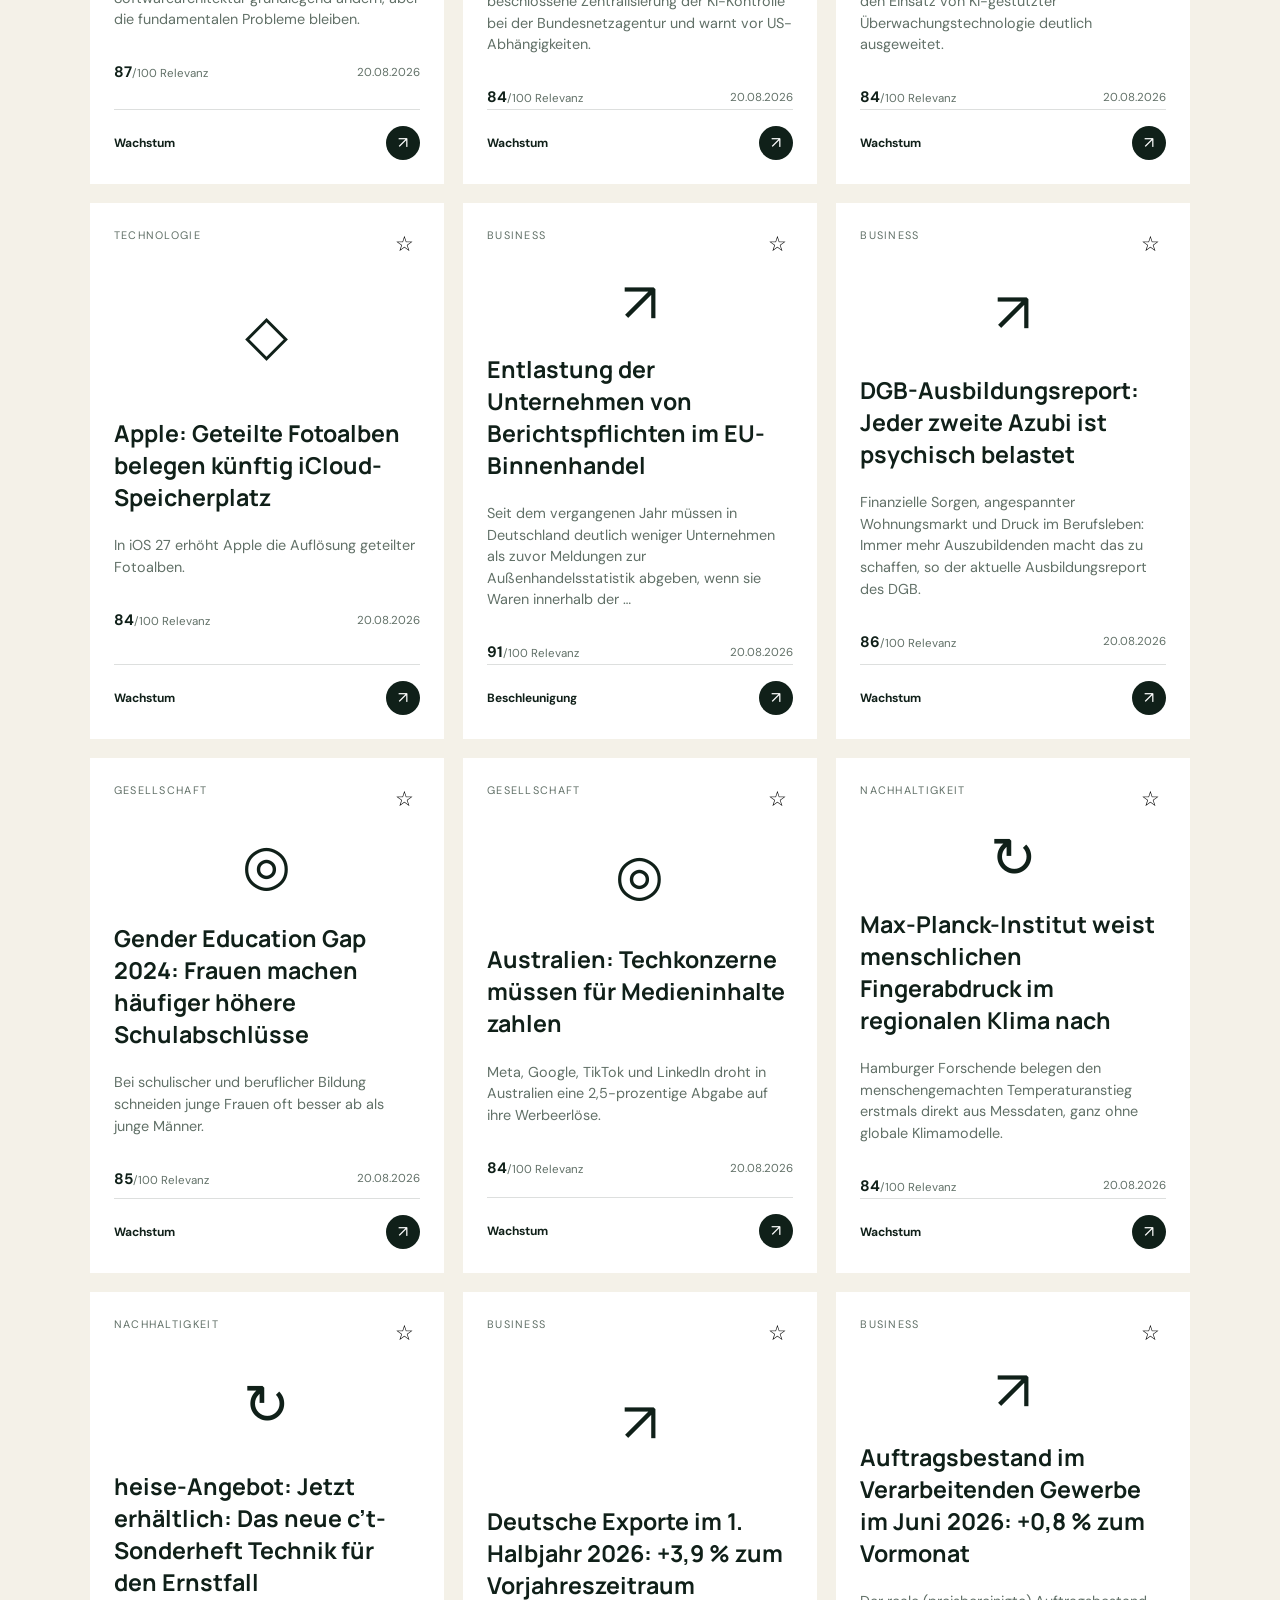
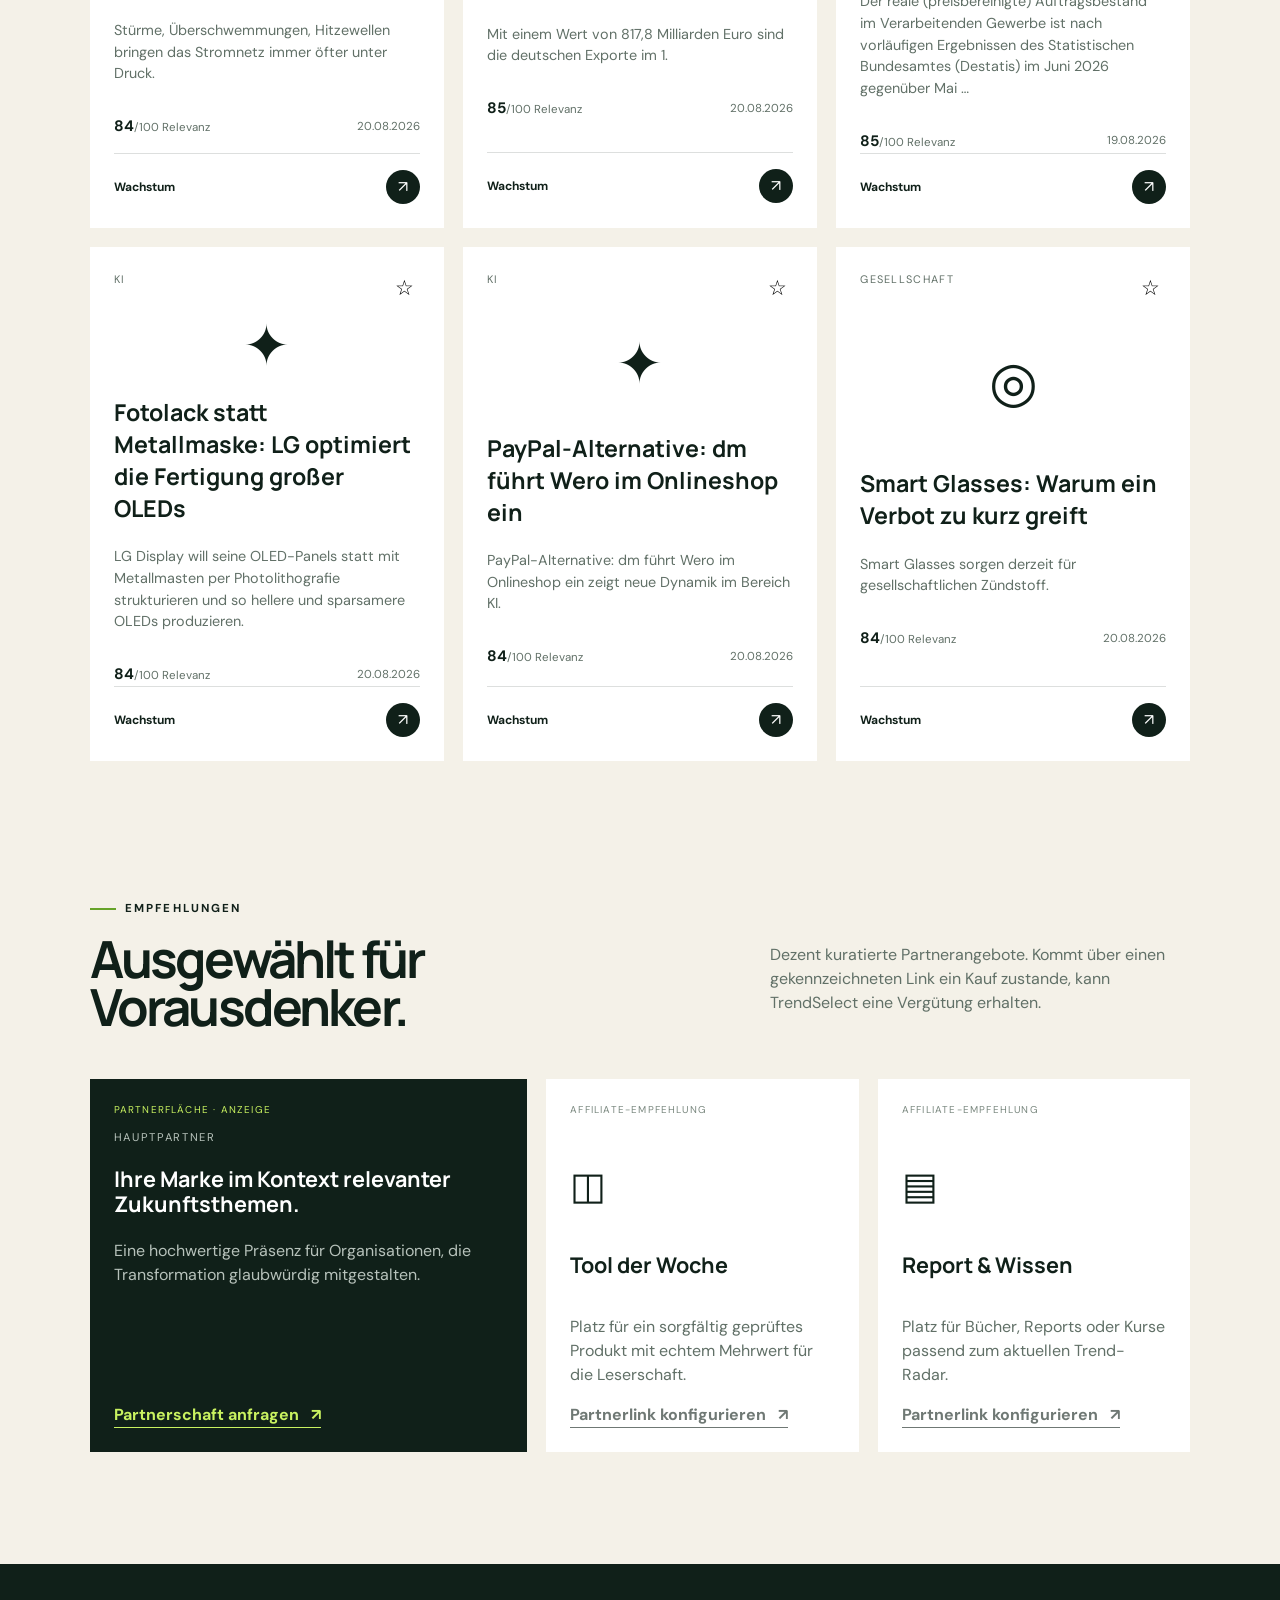
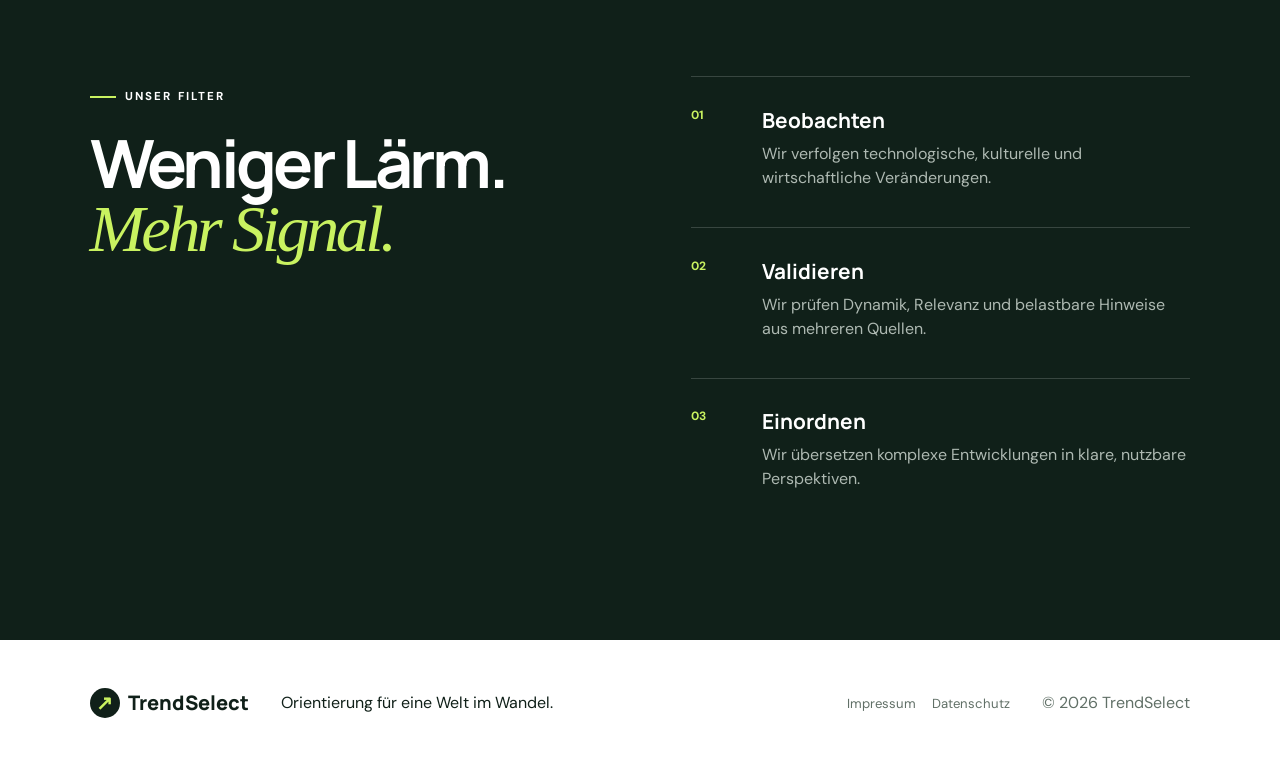
==== commit bf5b2256: "Focus monetization on affiliate and ad placements" ====
--- a/index.html
+++ b/index.html
@@ -11,7 +11,6 @@
   <link href="https://fonts.googleapis.com/css2?family=DM+Sans:wght@400;500;600;700&family=Manrope:wght@600;700;800&display=swap" rel="stylesheet">
   <link rel="stylesheet" href="styles.css">
   <link rel="stylesheet" href="enhancements.css">
-  <script src="config.js"></script>
   <script src="app.js" defer></script>
 </head>
 <body>
@@ -20,9 +19,9 @@
     <a class="brand" href="#top" aria-label="TrendSelect Startseite"><span class="brand-mark" aria-hidden="true">↗</span>TrendSelect</a>
     <button class="menu-toggle" type="button" aria-expanded="false" aria-controls="main-nav"><span></span><span></span><span></span><span class="sr-only">Menü öffnen</span></button>
     <nav id="main-nav" aria-label="Hauptnavigation">
-      <a href="#trends">Trends</a><a href="#methodik">Methodik</a><a href="#newsletter">Newsletter</a>
+      <a href="#trends">Trends</a><a href="#partner">Empfehlungen</a><a href="#methodik">Methodik</a>
     </nav>
-    <a class="header-cta" href="#newsletter">Briefing erhalten <span aria-hidden="true">↗</span></a>
+    <a class="header-cta" href="#partner">Partner entdecken <span aria-hidden="true">↗</span></a>
   </header>
 
   <main id="top">
@@ -43,6 +42,8 @@
 
     <section class="ticker" aria-label="Trendthemen"><div>AI Natives <b>✦</b> Bio-Design <b>✦</b> New Work <b>✦</b> Circular Systems <b>✦</b> Spatial Computing <b>✦</b> AI Natives <b>✦</b> Bio-Design</div></section>
 
+    <aside class="sponsor-strip" aria-label="Werbefläche"><span>Anzeige · Presenting Partner</span><p><strong>Platz für eine starke Zukunftsmarke.</strong> Exklusive Sichtbarkeit direkt am Trend-Radar.</p><a href="mailto:WERBUNG@BEISPIEL.CH?subject=Presenting%20Partner%20TrendSelect">Mediadaten anfragen ↗</a></aside>
+
     <section class="trends-section" id="trends" aria-labelledby="trends-title">
       <div class="section-heading"><div><p class="eyebrow"><span></span> Trend Radar</p><h2 id="trends-title">Signale mit Substanz.</h2></div><p>Keine Hypes. Aktuelle Entwicklungen mit nachweisbarer Dynamik und langfristigem Potenzial. Relevanzwerte sind redaktionelle TrendSelect-Scores.</p></div>
       <div class="toolbar">
@@ -56,12 +57,12 @@
       <p class="empty-state" id="empty-state" hidden>Keine passenden Trends gefunden. Versuche einen anderen Suchbegriff.</p>
     </section>
 
-    <section class="monetization" aria-labelledby="partner-title">
+    <section class="monetization" id="partner" aria-labelledby="partner-title">
       <div class="section-heading compact"><div><p class="eyebrow"><span></span> Empfehlungen</p><h2 id="partner-title">Ausgewählt für Vorausdenker.</h2></div><p>Dezent kuratierte Partnerangebote. Kommt über einen gekennzeichneten Link ein Kauf zustande, kann TrendSelect eine Vergütung erhalten.</p></div>
       <div class="partner-grid">
         <article class="partner-card partner-featured"><span class="ad-label">Partnerfläche · Anzeige</span><div><p class="partner-kicker">Hauptpartner</p><h3>Ihre Marke im Kontext relevanter Zukunftsthemen.</h3><p>Eine hochwertige Präsenz für Organisationen, die Transformation glaubwürdig mitgestalten.</p></div><a href="mailto:WERBUNG@BEISPIEL.CH?subject=Partnerschaft%20mit%20TrendSelect">Partnerschaft anfragen <span>↗</span></a></article>
-        <article class="partner-card"><span class="ad-label">Affiliate-Empfehlung</span><div class="partner-symbol">◫</div><h3>Tool der Woche</h3><p>Platz für ein sorgfältig geprüftes Produkt mit echtem Mehrwert für die Leserschaft.</p><a class="affiliate-link is-placeholder" href="#newsletter" rel="sponsored noopener">Partnerlink konfigurieren <span>↗</span></a></article>
-        <article class="partner-card"><span class="ad-label">Affiliate-Empfehlung</span><div class="partner-symbol">▤</div><h3>Report &amp; Wissen</h3><p>Platz für Bücher, Reports oder Kurse passend zum aktuellen Trend-Radar.</p><a class="affiliate-link is-placeholder" href="#newsletter" rel="sponsored noopener">Partnerlink konfigurieren <span>↗</span></a></article>
+        <article class="partner-card"><span class="ad-label">Affiliate-Empfehlung</span><div class="partner-symbol">◫</div><h3>Tool der Woche</h3><p>Platz für ein sorgfältig geprüftes Produkt mit echtem Mehrwert für die Leserschaft.</p><a class="affiliate-link is-placeholder" href="#partner" rel="sponsored noopener">Partnerlink konfigurieren <span>↗</span></a></article>
+        <article class="partner-card"><span class="ad-label">Affiliate-Empfehlung</span><div class="partner-symbol">▤</div><h3>Report &amp; Wissen</h3><p>Platz für Bücher, Reports oder Kurse passend zum aktuellen Trend-Radar.</p><a class="affiliate-link is-placeholder" href="#partner" rel="sponsored noopener">Partnerlink konfigurieren <span>↗</span></a></article>
       </div>
     </section>
 
@@ -70,10 +71,6 @@
       <ol><li><b>01</b><div><h3>Beobachten</h3><p>Wir verfolgen technologische, kulturelle und wirtschaftliche Veränderungen.</p></div></li><li><b>02</b><div><h3>Validieren</h3><p>Wir prüfen Dynamik, Relevanz und belastbare Hinweise aus mehreren Quellen.</p></div></li><li><b>03</b><div><h3>Einordnen</h3><p>Wir übersetzen komplexe Entwicklungen in klare, nutzbare Perspektiven.</p></div></li></ol>
     </section>
 
-    <section class="newsletter" id="newsletter" aria-labelledby="newsletter-title">
-      <div><p class="eyebrow"><span></span> Wöchentliches Briefing</p><h2 id="newsletter-title">Die Zukunft in<br>fünf Minuten.</h2></div>
-      <div><p>Jeden Freitag: drei relevante Signale, ein Deep Dive und eine Frage, die weiterbringt.</p><form id="newsletter-form" novalidate><label class="sr-only" for="email">E-Mail-Adresse</label><div class="newsletter-row"><input id="email" name="email" type="email" autocomplete="email" placeholder="deine@email.ch" required><button type="submit">Anmelden <span>→</span></button></div><label class="consent"><input name="consent" type="checkbox" required> <span>Ich möchte den Newsletter erhalten und akzeptiere die <a href="datenschutz.html">Datenschutzerklärung</a>. Die Einwilligung kann jederzeit widerrufen werden.</span></label><input class="honeypot" type="text" name="_honey" tabindex="-1" autocomplete="off" aria-hidden="true"></form><p class="form-message" id="form-message" role="status"></p><small>Double-Opt-in empfohlen. Kein Spam. Jederzeit abbestellbar.</small></div>
-    </section>
   </main>
 
   <footer><a class="brand" href="#top"><span class="brand-mark">↗</span>TrendSelect</a><p>Orientierung für eine Welt im Wandel.</p><nav class="legal-nav" aria-label="Rechtliches"><a href="impressum.html">Impressum</a><a href="datenschutz.html">Datenschutz</a></nav><p>© <span id="year"></span> TrendSelect</p></footer>
--- a/enhancements.css
+++ b/enhancements.css
@@ -54,14 +54,13 @@
 .partner-kicker { font-size:.7rem; letter-spacing:.15em; text-transform:uppercase; }
 .partner-symbol { font-size:2.4rem; margin:2.5rem 0 1rem; }
 .is-placeholder { opacity:.6; }
-.newsletter form { border:0; display:block; margin-top:2rem; }
-.newsletter-row { border-bottom:2px solid var(--ink); display:flex; }
-.consent { align-items:flex-start; color:var(--muted); display:flex; font-size:.75rem; gap:.5rem; margin-top:1rem; }
-.consent input { flex:0 0 auto; margin-top:.2rem; }
-.consent a { text-decoration:underline; }
-.honeypot,.privacy-counter { height:1px!important; left:-9999px!important; opacity:0!important; overflow:hidden!important; position:absolute!important; width:1px!important; }
+.privacy-counter { height:1px!important; left:-9999px!important; opacity:0!important; overflow:hidden!important; position:absolute!important; width:1px!important; }
 .legal-nav { display:flex; gap:1rem; margin-left:auto; }
 .legal-nav a { color:var(--muted); font-size:.82rem; }
 footer>p:last-child { margin-left:0; }
 @media(max-width:850px){.partner-grid{grid-template-columns:1fr 1fr}.partner-featured{grid-column:1/-1}}
-@media(max-width:560px){.partner-grid{grid-template-columns:1fr}.legal-nav{margin-left:0}.newsletter-row{align-items:stretch}}
+@media(max-width:560px){.partner-grid{grid-template-columns:1fr}.legal-nav{margin-left:0}}
+
+.sponsor-strip{align-items:center;background:var(--lime);display:grid;gap:1.2rem;grid-template-columns:auto 1fr auto;padding:1.15rem clamp(1.2rem,7vw,7.5rem)}
+.sponsor-strip>span{font-size:.62rem;font-weight:700;letter-spacing:.12em;text-transform:uppercase}.sponsor-strip p{margin:0;text-align:center}.sponsor-strip a{border-bottom:1px solid;font-size:.82rem;font-weight:700;white-space:nowrap}
+@media(max-width:700px){.sponsor-strip{grid-template-columns:1fr}.sponsor-strip p{text-align:left}.sponsor-strip a{justify-self:start}}
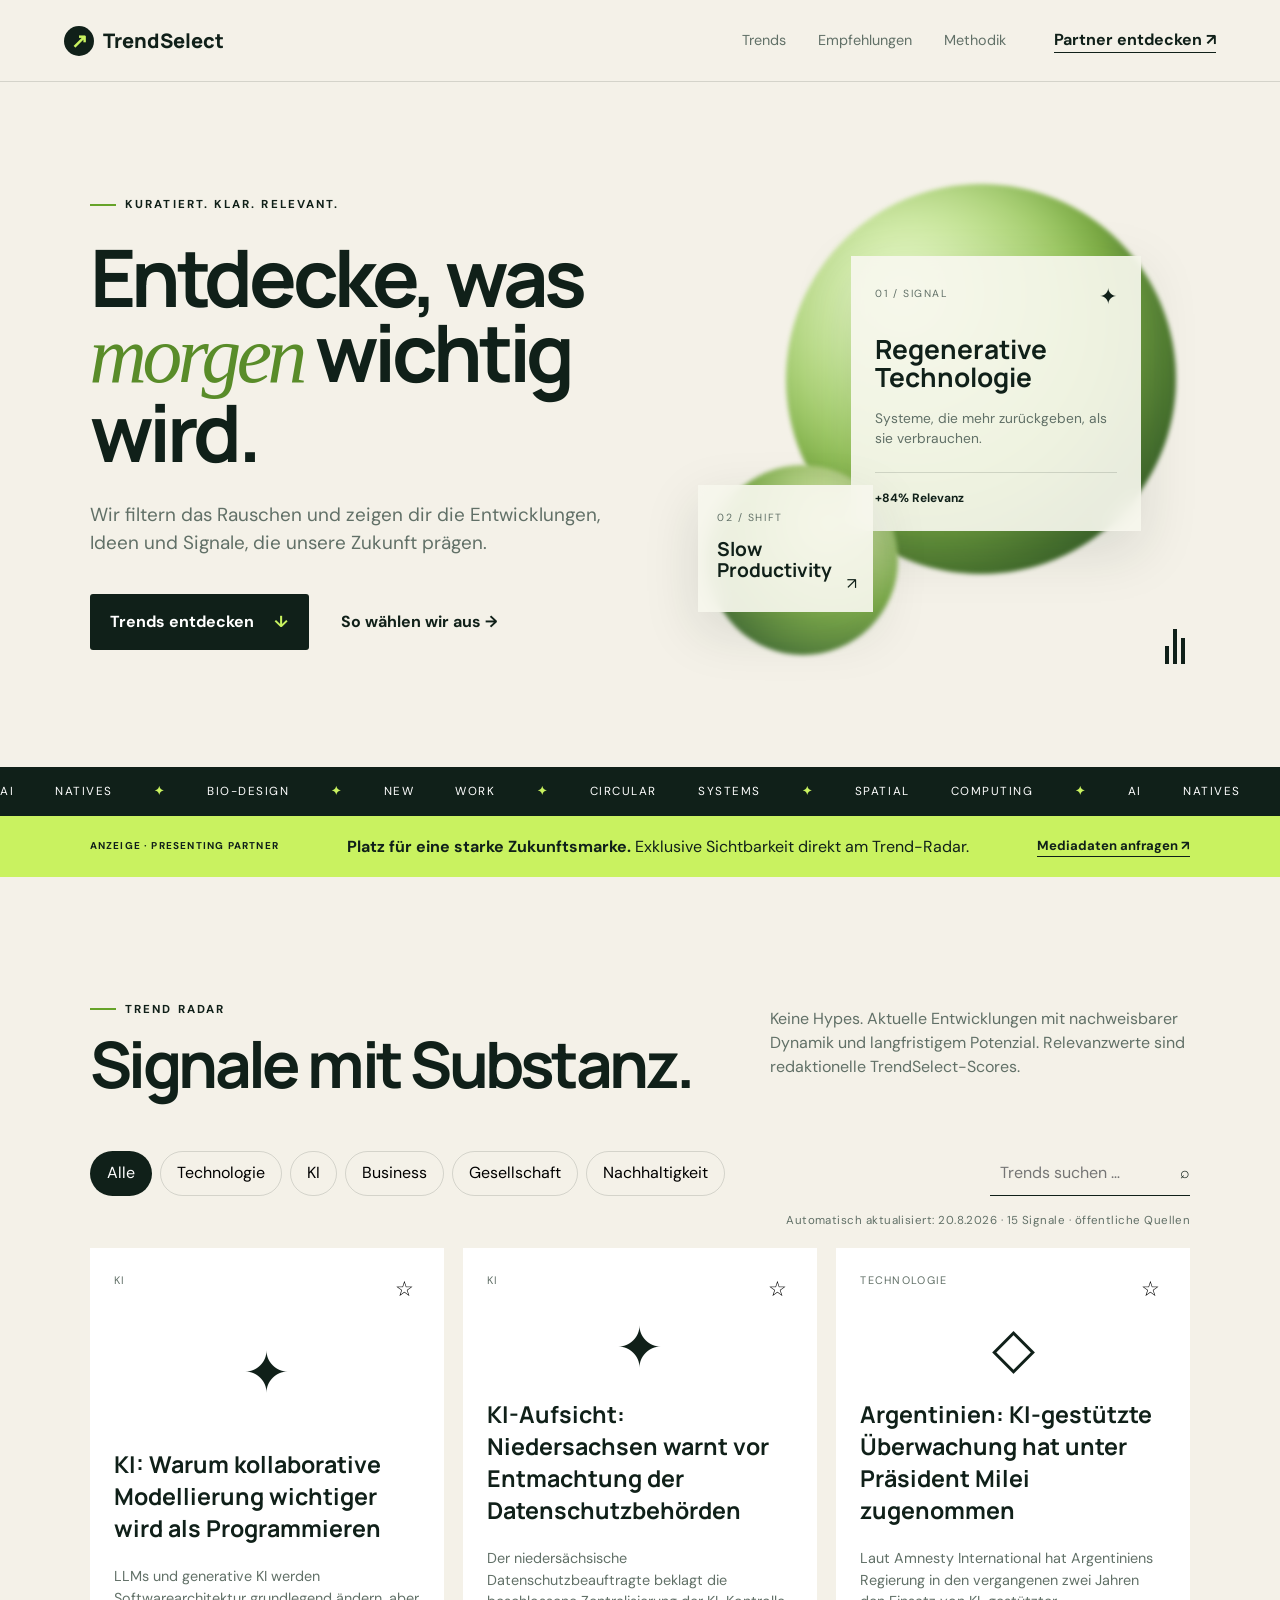
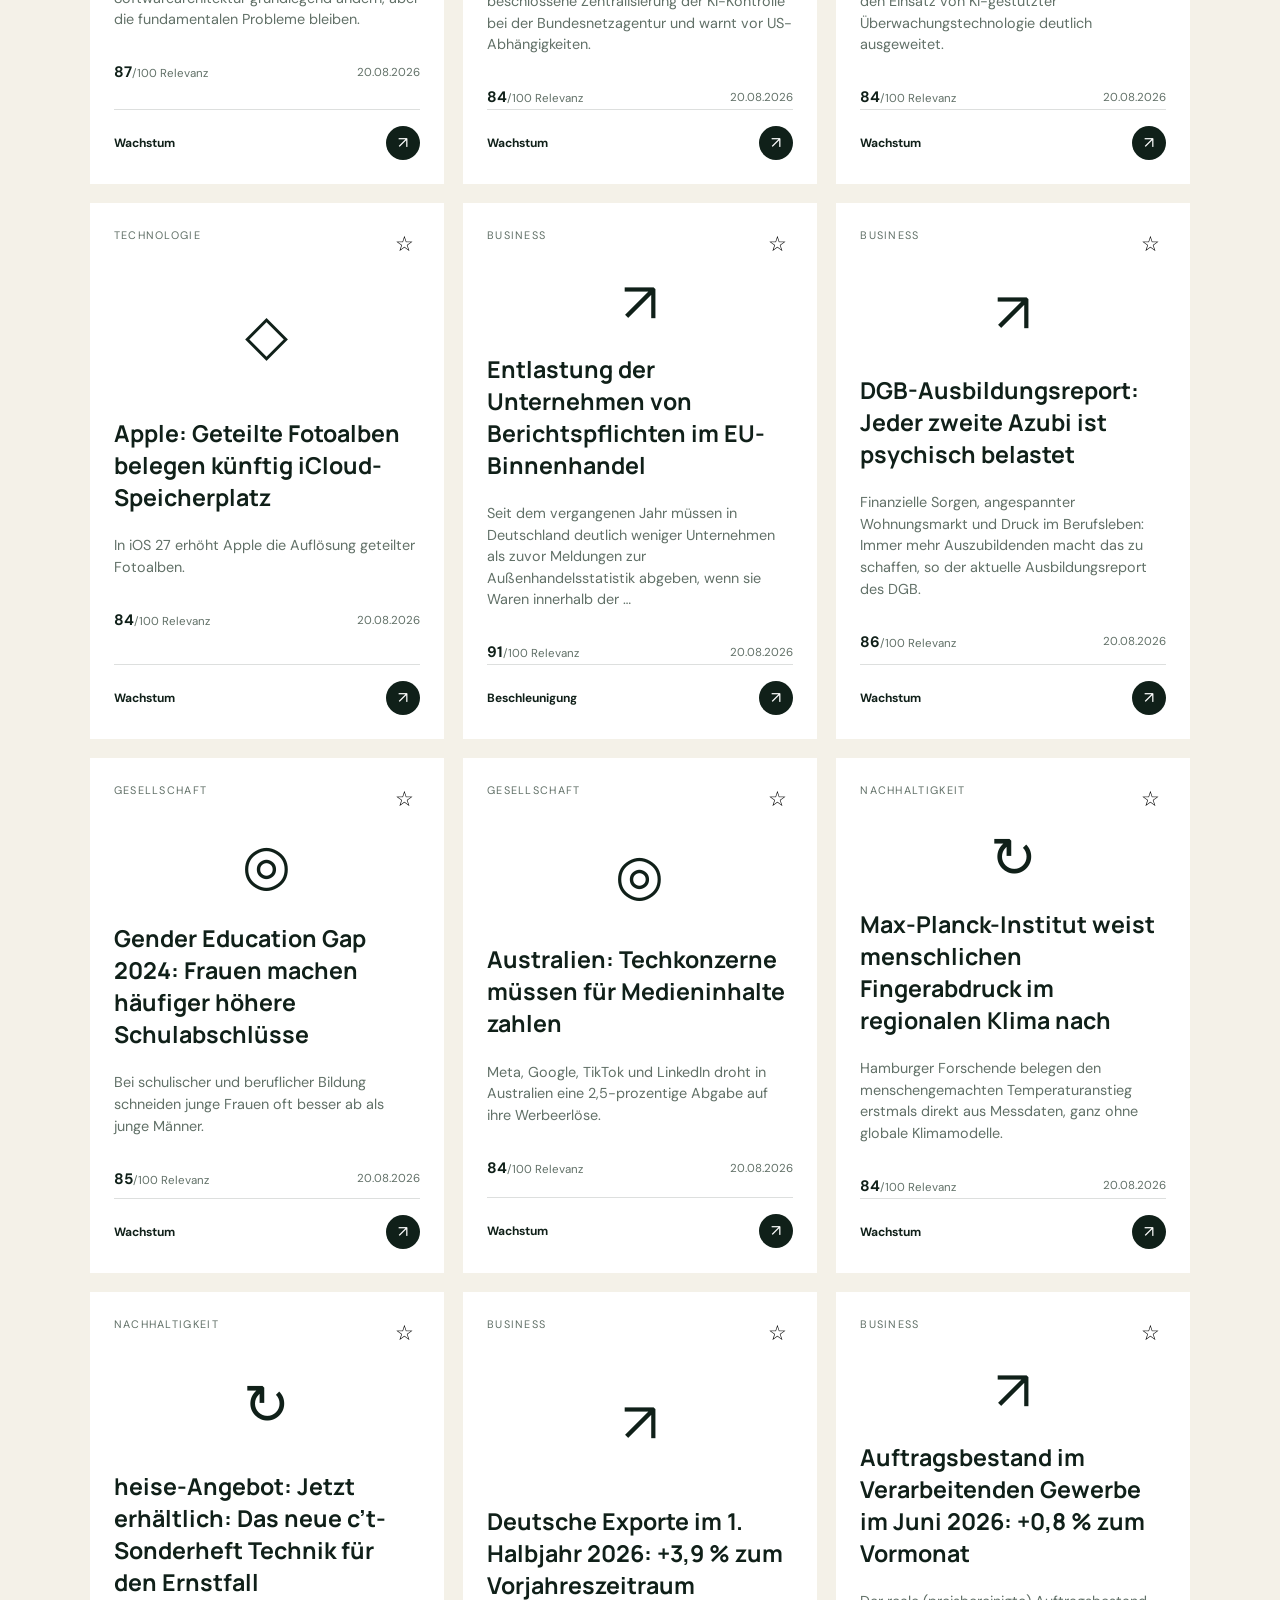
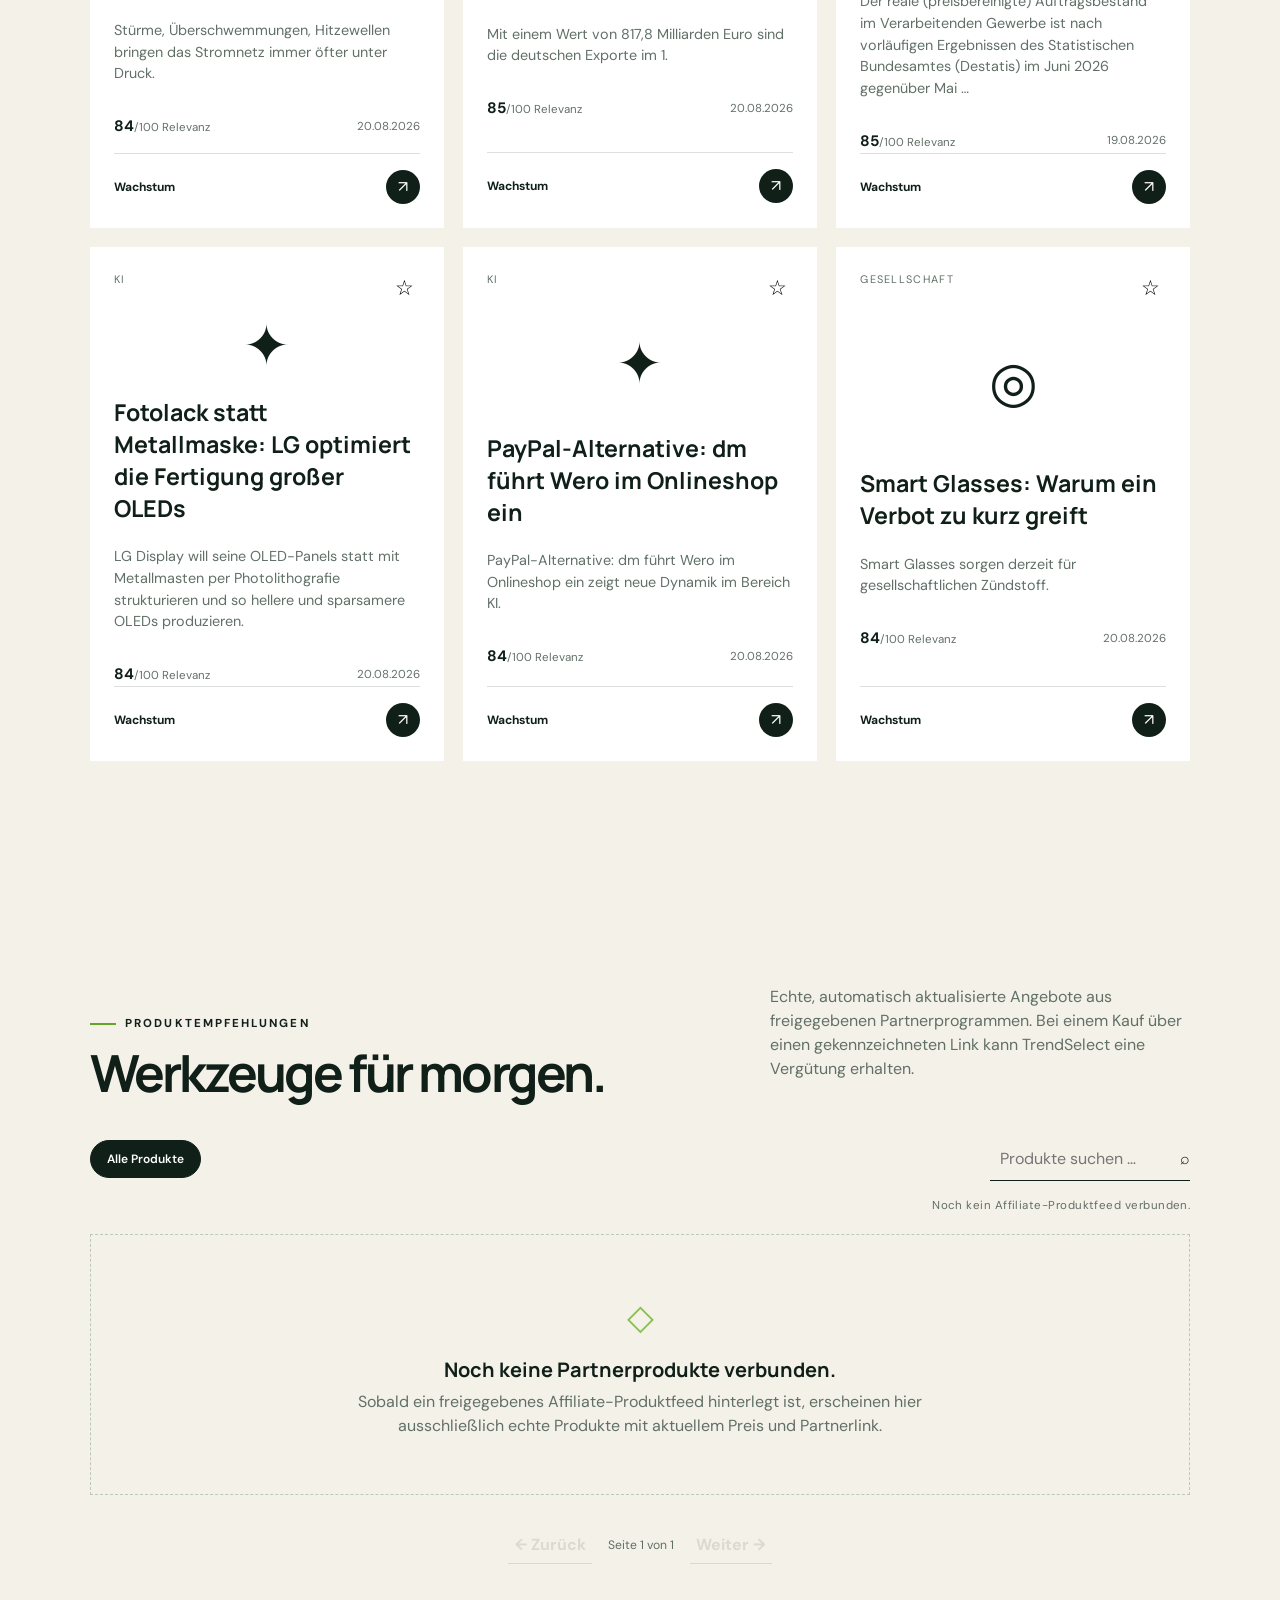
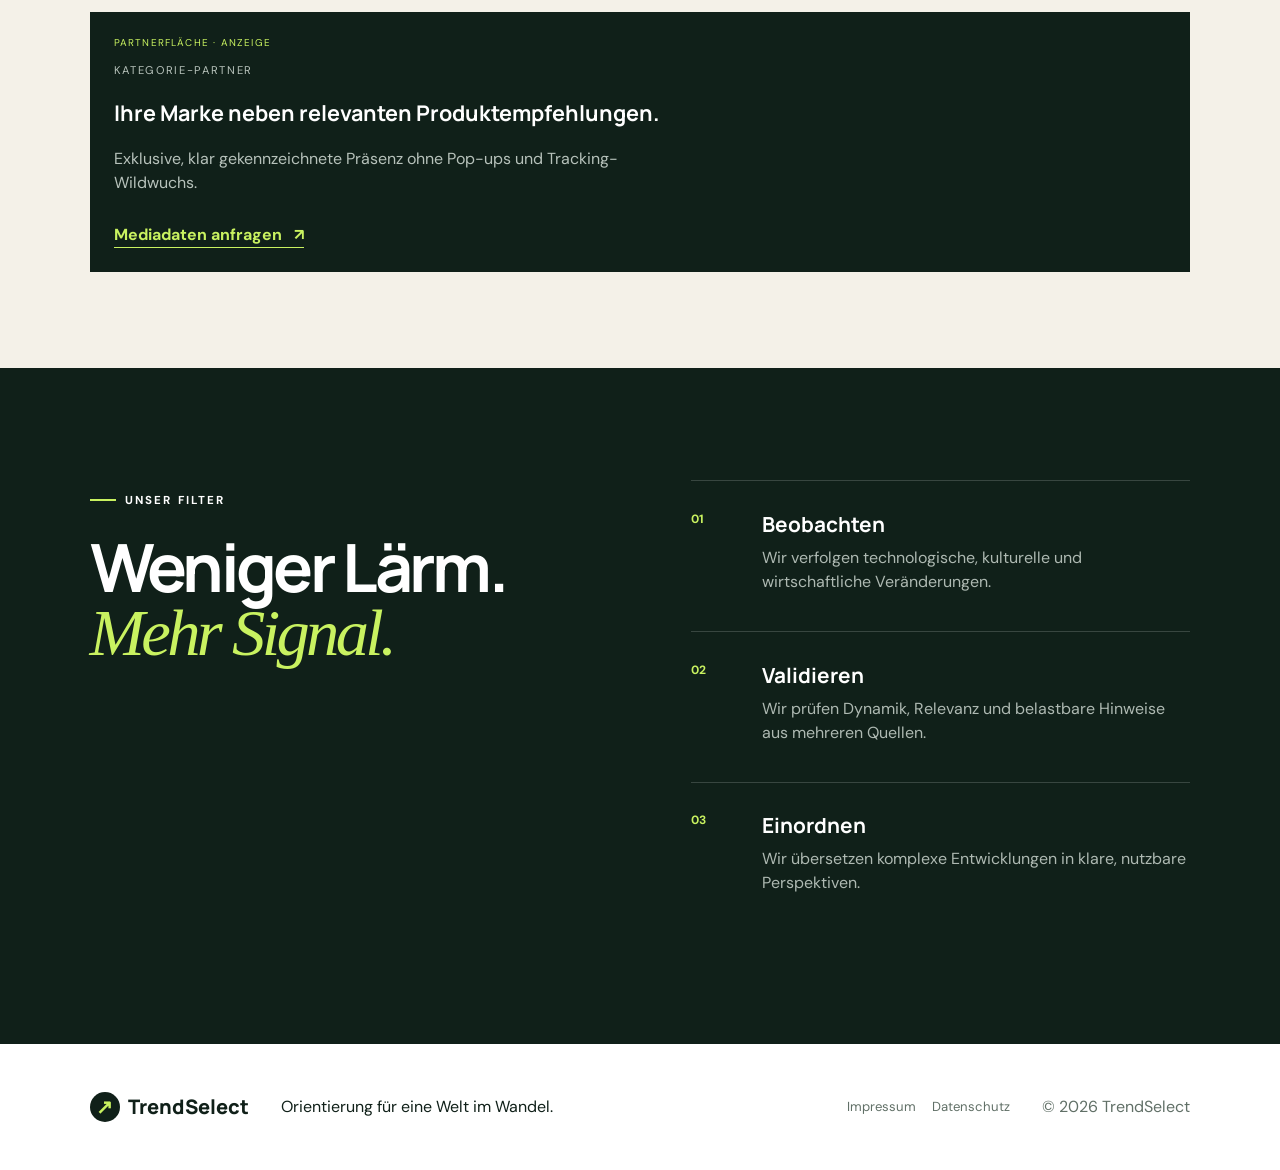
==== commit c3ea5fac: "Automatische Affiliate-Produktfeeds integrieren" ====
--- a/index.html
+++ b/index.html
@@ -12,6 +12,7 @@
   <link rel="stylesheet" href="styles.css">
   <link rel="stylesheet" href="enhancements.css">
   <script src="app.js" defer></script>
+  <script src="products.js" defer></script>
 </head>
 <body>
   <a class="skip-link" href="#trends">Zum Inhalt springen</a>
@@ -57,13 +58,17 @@
       <p class="empty-state" id="empty-state" hidden>Keine passenden Trends gefunden. Versuche einen anderen Suchbegriff.</p>
     </section>
 
-    <section class="monetization" id="partner" aria-labelledby="partner-title">
-      <div class="section-heading compact"><div><p class="eyebrow"><span></span> Empfehlungen</p><h2 id="partner-title">Ausgewählt für Vorausdenker.</h2></div><p>Dezent kuratierte Partnerangebote. Kommt über einen gekennzeichneten Link ein Kauf zustande, kann TrendSelect eine Vergütung erhalten.</p></div>
-      <div class="partner-grid">
-        <article class="partner-card partner-featured"><span class="ad-label">Partnerfläche · Anzeige</span><div><p class="partner-kicker">Hauptpartner</p><h3>Ihre Marke im Kontext relevanter Zukunftsthemen.</h3><p>Eine hochwertige Präsenz für Organisationen, die Transformation glaubwürdig mitgestalten.</p></div><a href="mailto:WERBUNG@BEISPIEL.CH?subject=Partnerschaft%20mit%20TrendSelect">Partnerschaft anfragen <span>↗</span></a></article>
-        <article class="partner-card"><span class="ad-label">Affiliate-Empfehlung</span><div class="partner-symbol">◫</div><h3>Tool der Woche</h3><p>Platz für ein sorgfältig geprüftes Produkt mit echtem Mehrwert für die Leserschaft.</p><a class="affiliate-link is-placeholder" href="#partner" rel="sponsored noopener">Partnerlink konfigurieren <span>↗</span></a></article>
-        <article class="partner-card"><span class="ad-label">Affiliate-Empfehlung</span><div class="partner-symbol">▤</div><h3>Report &amp; Wissen</h3><p>Platz für Bücher, Reports oder Kurse passend zum aktuellen Trend-Radar.</p><a class="affiliate-link is-placeholder" href="#partner" rel="sponsored noopener">Partnerlink konfigurieren <span>↗</span></a></article>
+    <section class="products-section" id="partner" aria-labelledby="partner-title">
+      <div class="section-heading compact"><div><p class="eyebrow"><span></span> Produktempfehlungen</p><h2 id="partner-title">Werkzeuge für morgen.</h2></div><p>Echte, automatisch aktualisierte Angebote aus freigegebenen Partnerprogrammen. Bei einem Kauf über einen gekennzeichneten Link kann TrendSelect eine Vergütung erhalten.</p></div>
+      <div class="product-toolbar">
+        <div class="product-filters" id="product-filters" role="group" aria-label="Produkte nach Kategorie filtern"><button class="product-filter active" type="button" data-category="all">Alle Produkte</button></div>
+        <label class="search"><span class="sr-only">Produkte durchsuchen</span><input id="product-search" type="search" placeholder="Produkte suchen …"><span aria-hidden="true">⌕</span></label>
       </div>
+      <p class="product-status" id="product-status">Partnerkatalog wird vorbereitet.</p>
+      <div class="product-grid" id="product-grid" aria-live="polite"></div>
+      <div class="product-empty" id="product-empty"><span aria-hidden="true">◇</span><h3>Noch keine Partnerprodukte verbunden.</h3><p>Sobald ein freigegebenes Affiliate-Produktfeed hinterlegt ist, erscheinen hier ausschließlich echte Produkte mit aktuellem Preis und Partnerlink.</p></div>
+      <nav class="product-pagination" id="product-pagination" aria-label="Produktseiten" hidden><button type="button" data-page-action="previous">← Zurück</button><span id="product-page-status"></span><button type="button" data-page-action="next">Weiter →</button></nav>
+      <article class="partner-card partner-featured catalog-ad"><span class="ad-label">Partnerfläche · Anzeige</span><div><p class="partner-kicker">Kategorie-Partner</p><h3>Ihre Marke neben relevanten Produktempfehlungen.</h3><p>Exklusive, klar gekennzeichnete Präsenz ohne Pop-ups und Tracking-Wildwuchs.</p></div><a href="mailto:WERBUNG@BEISPIEL.CH?subject=Kategorie-Partnerschaft%20TrendSelect">Mediadaten anfragen <span>↗</span></a></article>
     </section>
 
     <section class="method" id="methodik" aria-labelledby="method-title">
--- a/enhancements.css
+++ b/enhancements.css
@@ -64,3 +64,31 @@
 .sponsor-strip{align-items:center;background:var(--lime);display:grid;gap:1.2rem;grid-template-columns:auto 1fr auto;padding:1.15rem clamp(1.2rem,7vw,7.5rem)}
 .sponsor-strip>span{font-size:.62rem;font-weight:700;letter-spacing:.12em;text-transform:uppercase}.sponsor-strip p{margin:0;text-align:center}.sponsor-strip a{border-bottom:1px solid;font-size:.82rem;font-weight:700;white-space:nowrap}
 @media(max-width:700px){.sponsor-strip{grid-template-columns:1fr}.sponsor-strip p{text-align:left}.sponsor-strip a{justify-self:start}}
+
+.products-section{padding:6rem clamp(1.2rem,7vw,7.5rem)}
+.product-toolbar{align-items:center;display:flex;gap:1rem;justify-content:space-between;margin:2.5rem 0 1rem}
+.product-filters{display:flex;flex-wrap:wrap;gap:.55rem}
+.product-filter{background:transparent;border:1px solid #ced5d0;border-radius:999px;color:var(--ink);cursor:pointer;font:600 .75rem "DM Sans",sans-serif;padding:.65rem 1rem}
+.product-filter.active,.product-filter:hover{background:var(--ink);border-color:var(--ink);color:#fff}
+.product-status{color:var(--muted);font-size:.72rem;letter-spacing:.04em;margin:0 0 1.2rem;text-align:right}
+.product-grid{display:grid;gap:1.2rem;grid-template-columns:repeat(4,minmax(0,1fr))}
+.product-card{background:#fff;display:flex;flex-direction:column;min-width:0;overflow:hidden}
+.product-image-link{aspect-ratio:4/3;background:#e9edea;display:block;overflow:hidden}
+.product-image{height:100%;object-fit:contain;transition:transform .3s ease;width:100%}
+.product-image-link:hover .product-image{transform:scale(1.025)}
+.product-image-link.image-unavailable{background:linear-gradient(135deg,#e9edea,#dbe2dd)}
+.product-image-link.image-unavailable .product-image{display:none}
+.product-body{display:flex;flex:1;flex-direction:column;padding:1.15rem}
+.product-meta{color:#668453;font-size:.64rem;font-weight:700;letter-spacing:.08em;margin:0 0 .65rem;text-transform:uppercase}
+.product-card h3{font:700 1.05rem Manrope,sans-serif;line-height:1.3;margin:0}
+.product-description{color:var(--muted);display:-webkit-box;font-size:.8rem;line-height:1.55;margin:.65rem 0;overflow:hidden;-webkit-box-orient:vertical;-webkit-line-clamp:3}
+.product-price-row{align-items:baseline;display:flex;gap:.55rem;margin:auto 0 .8rem;padding-top:1rem}
+.product-price{font:700 1.1rem Manrope,sans-serif}.product-old-price{color:var(--muted);font-size:.75rem}
+.product-link{align-self:flex-start;border-bottom:1px solid;font-size:.8rem;font-weight:700}
+.product-empty{border:1px dashed #bcc7c0;padding:3.5rem 1.5rem;text-align:center}
+.product-empty[hidden]{display:none}.product-empty>span{color:#8bbf52;font-size:2.2rem}.product-empty h3{font:700 1.25rem Manrope;margin:.8rem 0 .4rem}.product-empty p{color:var(--muted);margin:auto;max-width:640px}
+.product-pagination{align-items:center;display:flex;gap:1rem;justify-content:center;margin-top:2rem}.product-pagination button{background:transparent;border:0;border-bottom:1px solid;cursor:pointer;font-weight:700;padding:.4rem}.product-pagination button:disabled{cursor:default;opacity:.35}.product-pagination span{color:var(--muted);font-size:.76rem}
+.catalog-ad{margin-top:3rem;min-height:260px}
+@media(max-width:1050px){.product-grid{grid-template-columns:repeat(3,minmax(0,1fr))}}
+@media(max-width:850px){.product-toolbar{align-items:stretch;flex-direction:column}.product-status{text-align:left}.product-grid{grid-template-columns:repeat(2,minmax(0,1fr))}}
+@media(max-width:560px){.products-section{padding-bottom:4.5rem;padding-top:4.5rem}.product-grid{grid-template-columns:1fr}}
